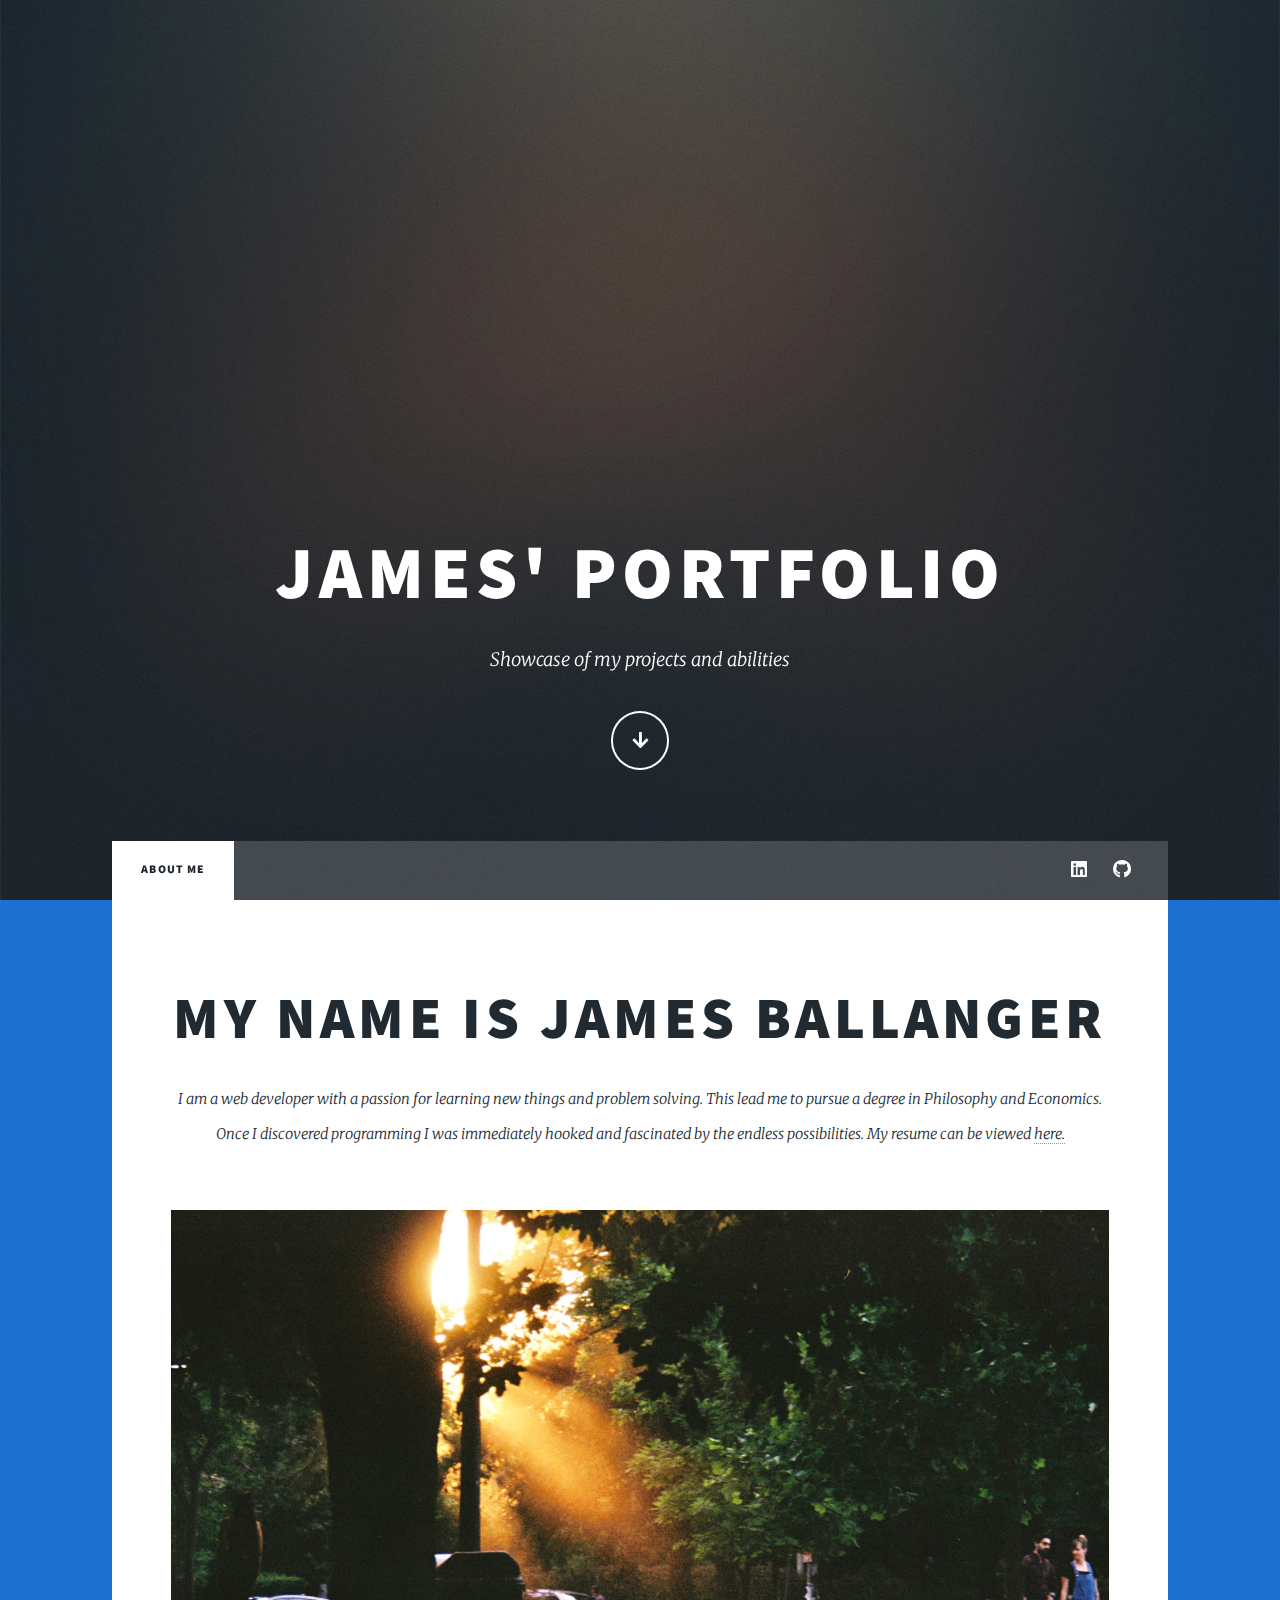
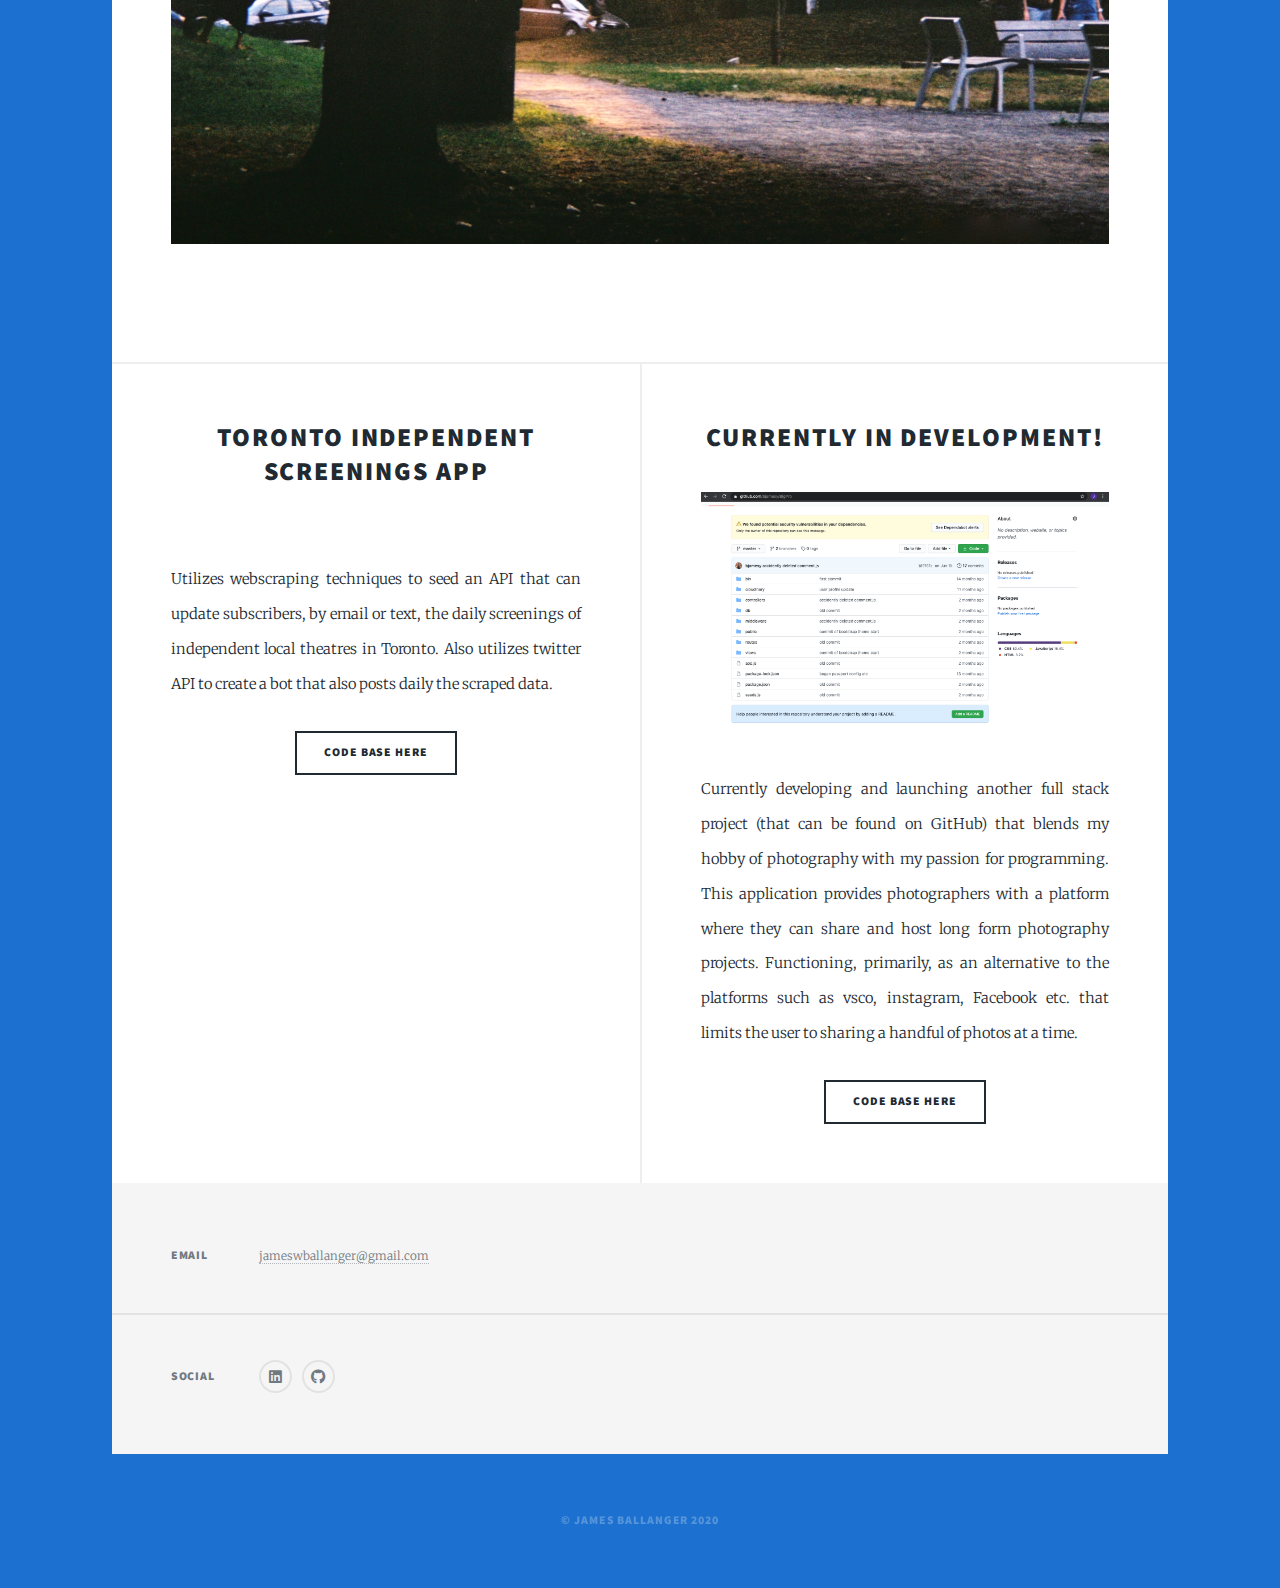
==== index.html @ dbca087c "updated index .. public dir no long inside html-massivley" ====
<!DOCTYPE HTML>
<!--
	Massively by HTML5 UP
	html5up.net | @ajlkn
	Free for personal and commercial use under the CCA 3.0 license (html5up.net/license)
-->
<html>
	<head>
		<title>Massively by HTML5 UP</title>
		<meta charset="utf-8" />
		<meta name="viewport" content="width=device-width, initial-scale=1, user-scalable=no" />
		<link rel="stylesheet" href="assets/css/main.css" />
		<noscript><link rel="stylesheet" href="assets/css/noscript.css" /></noscript>
	</head>
	<body class="is-preload">

		<!-- Wrapper -->
			<div id="wrapper" class="fade-in">

				<!-- Intro -->
					<div id="intro">
						<h1>James' Portfolio</h1>
						<p>Showcase of my projects and abilities</p>
						<ul class="actions">
							<li><a href="#header" class="button icon solid solo fa-arrow-down scrolly">Continue</a></li>
						</ul>
					</div>

				<!-- Header -->
					<header id="header">
						<a href="index.html" class="logo">Portfolio</a>
					</header>

				<!-- Nav -->
					<nav id="nav">
						<ul class="links">
							<li class="active"><a href="index.html">About me</a></li>
						</ul>
						<ul class="icons">
							<li><a href="https://www.linkedin.com/in/james-ballanger/" class="icon brands fa-linkedin"><span class="label">Linkedin</span></a></li>
							<li><a href="https://github.com/bjamesy" class="icon brands fa-github"><span class="label">GitHub</span></a></li>
						</ul>
					</nav>

				<!-- Main -->
					<div id="main">

						<!-- Featured Post -->
							<article class="post featured">
								<header class="major">
									<h2>my name is james ballanger</a></h2>
									<p>
										I am a web developer with a passion for learning new things and problem solving. 
										This lead me to pursue a degree in Philosophy and Economics.
										Once I discovered programming I was immediately hooked and fascinated by the endless possibilities.
										My resume can be viewed <a href="/public/jamesballanger.resume.pdf" download>here.</a>
									</p>
								</header>
								<a href="#" class="image main"><img src="images/R1-01448-0003.jpeg" alt="" /></a>
							</article>

						<!-- Posts -->
							<section class="posts">
								<article>
									<header>
										<h2><a href="http://torontoscreenings.herokuapp.com/">Toronto independent screenings app</a></h2>
									</header>
									<a href="http://torontoscreenings.herokuapp.com/" class="image fit"><img src="images/Screen Shot 2020-08-15 at 4.14.04 PM.jpeg" alt="" /></a>
									<p>Utilizes webscraping techniques to seed an API that can update subscribers, by email or text, the daily screenings of independent local theatres in Toronto. Also utilizes twitter API to create a bot that also posts daily the scraped data.</p>
									<ul class="actions special">
										<li><a href="https://github.com/bjamesy/altScreenings" class="button">Code base here</a></li>
									</ul>
								</article>
								<article>
									<header>
										<h2><a href="https://github.com/bjamesy/BigPro">Currently in development!</a></h2>
									</header>
									<a href="#" class="image fit"><img src="images/Screen Shot 2020-08-03 at 11.24.13 AM.jpg" alt="" /></a>
									<p>Currently developing and launching another full stack project (that can be found on GitHub) that blends my hobby of photography with my passion for programming. This application provides photographers with a platform where they can share and host long form photography projects. Functioning, primarily, as an alternative to the platforms such as vsco, instagram, Facebook etc. that limits the user to sharing a handful of photos at a time.</p>
									<ul class="actions special">
										<li><a href="https://github.com/bjamesy/BigPro" class="button">Code base here</a></li>
									</ul>
								</article>
							</section>

					</div>

				<!-- Footer -->
					<footer id="footer">
						<section class="split contact">
							<section>
								<h3>Email</h3>
								<p><a href="#">jameswballanger@gmail.com</a></p>
							</section>
							<section>
								<h3>Social</h3>
								<ul class="icons alt">
									<li><a href="https://www.linkedin.com/in/james-ballanger/" class="icon brands alt fa-linkedin"><span class="label">Linkedin</span></a></li>
									<li><a href="https://github.com/bjamesy" class="icon brands alt fa-github"><span class="label">GitHub</span></a></li>
								</ul>
							</section>
						</section>
					</footer>

				<!-- Copyright -->
					<div id="copyright">
						<ul><li>&copy; James Ballanger 2020</li></ul>
					</div>

			</div>

		<!-- Scripts -->
			<script src="assets/js/jquery.min.js"></script>
			<script src="assets/js/jquery.scrollex.min.js"></script>
			<script src="assets/js/jquery.scrolly.min.js"></script>
			<script src="assets/js/browser.min.js"></script>
			<script src="assets/js/breakpoints.min.js"></script>
			<script src="assets/js/util.js"></script>
			<script src="assets/js/main.js"></script>

	</body>
</html>
---- assets/css/main.css ----
@import url(fontawesome-all.min.css);
@import url("https://fonts.googleapis.com/css?family=Merriweather:300,700,300italic,700italic|Source+Sans+Pro:900");

/*
	Massively by HTML5 UP
	html5up.net | @ajlkn
	Free for personal and commercial use under the CCA 3.0 license (html5up.net/license)
*/

html, body, div, span, applet, object,
iframe, h1, h2, h3, h4, h5, h6, p, blockquote,
pre, a, abbr, acronym, address, big, cite,
code, del, dfn, em, img, ins, kbd, q, s, samp,
small, strike, strong, sub, sup, tt, var, b,
u, i, center, dl, dt, dd, ol, ul, li, fieldset,
form, label, legend, table, caption, tbody,
tfoot, thead, tr, th, td, article, aside,
canvas, details, embed, figure, figcaption,
footer, header, hgroup, menu, nav, output, ruby,
section, summary, time, mark, audio, video {
	margin: 0;
	padding: 0;
	border: 0;
	font-size: 100%;
	font: inherit;
	vertical-align: baseline;}

article, aside, details, figcaption, figure,
footer, header, hgroup, menu, nav, section {
	display: block;}

body {
	line-height: 1;
}

ol, ul {
	list-style: none;
}

blockquote, q {
	quotes: none;
}

	blockquote:before, blockquote:after, q:before, q:after {
		content: '';
		content: none;
	}

table {
	border-collapse: collapse;
	border-spacing: 0;
}

body {
	-webkit-text-size-adjust: none;
}

mark {
	background-color: transparent;
	color: inherit;
}

input::-moz-focus-inner {
	border: 0;
	padding: 0;
}

input, select, textarea {
	-moz-appearance: none;
	-webkit-appearance: none;
	-ms-appearance: none;
	appearance: none;
}

/* Basic */

	@-ms-viewport {
		width: device-width;
	}

	body {
		-ms-overflow-style: scrollbar;
	}

	@media screen and (max-width: 480px) {

		html, body {
			min-width: 320px;
		}

	}

	html {
		box-sizing: border-box;
	}

	*, *:before, *:after {
		box-sizing: inherit;
	}

	body {
		background-color: #1c70cf;
	}

		body.is-preload *, body.is-preload *:before, body.is-preload *:after {
			-moz-animation: none !important;
			-webkit-animation: none !important;
			-ms-animation: none !important;
			animation: none !important;
			-moz-transition: none !important;
			-webkit-transition: none !important;
			-ms-transition: none !important;
			transition: none !important;
		}

/* Type */

	html {
		font-size: 16pt;
	}

		@media screen and (max-width: 1680px) {

			html {
				font-size: 12pt;
			}

		}

		@media screen and (max-width: 1280px) {

			html {
				font-size: 11pt;
			}

		}

		@media screen and (max-width: 360px) {

			html {
				font-size: 10pt;
			}

		}

	body {
		color: #212931;
	}

	body, input, select, textarea {
		font-family: "Merriweather", Georgia, serif;
		font-weight: 300;
		font-size: 1rem;
		line-height: 2.375;
	}

	a {
		-moz-transition: color 0.2s ease-in-out, background-color 0.2s ease-in-out, border-color 0.2s ease-in-out, box-shadow 0.2s ease-in-out;
		-webkit-transition: color 0.2s ease-in-out, background-color 0.2s ease-in-out, border-color 0.2s ease-in-out, box-shadow 0.2s ease-in-out;
		-ms-transition: color 0.2s ease-in-out, background-color 0.2s ease-in-out, border-color 0.2s ease-in-out, box-shadow 0.2s ease-in-out;
		transition: color 0.2s ease-in-out, background-color 0.2s ease-in-out, border-color 0.2s ease-in-out, box-shadow 0.2s ease-in-out;
		border-bottom: dotted 1px;
		text-decoration: none;
	}

		a:hover {
			border-bottom-color: transparent;
		}

	strong, b {
		font-weight: 600;
	}

	em, i {
		font-style: italic;
	}

	p {
		text-align: justify;
		margin: 0 0 2rem 0;
	}

	h1, h2, h3, h4, h5, h6 {
		font-family: "Source Sans Pro", Helvetica, sans-serif;
		font-weight: 900;
		line-height: 1.5;
		letter-spacing: 0.075em;
		text-transform: uppercase;
		margin: 0 0 1rem 0;
	}

		h1 a, h2 a, h3 a, h4 a, h5 a, h6 a {
			border-bottom: 0;
			color: inherit;
			text-decoration: none;
		}

	h1 {
		font-size: 4rem;
		line-height: 1.1;
		margin: 0 0 2rem 0;
	}

	h2 {
		font-size: 1.75rem;
		line-height: 1.3;
		margin: 0 0 1.5rem 0;
	}

	h3 {
		font-size: 1.25rem;
		margin: 0 0 1.5rem 0;
	}

	h4 {
		font-size: 1rem;
	}

	h5 {
		font-size: 0.9rem;
	}

	h6 {
		font-size: 0.8rem;
	}

	sub {
		font-size: 0.8rem;
		position: relative;
		top: 0.5rem;
	}

	sup {
		font-size: 0.8rem;
		position: relative;
		top: -0.5rem;
	}

	blockquote {
		border-left: solid 4px;
		font-style: italic;
		margin: 0 0 2rem 0;
		padding: 0.5rem 0 0.5rem 2rem;
	}

	code {
		border: solid 2px;
		font-family: "Courier New", monospace;
		font-size: 0.9rem;
		margin: 0 0.25rem;
		padding: 0.25rem 0.65rem;
	}

	pre {
		-webkit-overflow-scrolling: touch;
		font-family: "Courier New", monospace;
		font-size: 0.9rem;
		margin: 0 0 2rem 0;
	}

		pre code {
			display: block;
			line-height: 1.75;
			padding: 1rem 1.5rem;
			overflow-x: auto;
		}

	hr {
		border: 0;
		border-bottom: solid 2px;
		margin: 3rem 0;
	}

		hr.major {
			margin: 5rem 0;
		}

	.align-left {
		text-align: left;
	}

	.align-center {
		text-align: center;
	}

	.align-right {
		text-align: right;
	}

	input, select, textarea {
		color: #212931;
	}

	a {
		color: #212931;
		border-bottom-color: rgba(33, 41, 49, 0.5);
	}

		a:hover {
			border-bottom-color: transparent;
			color: #18bfef !important;
		}

	strong, b {
		color: #212931;
	}

	h1, h2, h3, h4, h5, h6 {
		color: #212931;
	}

	blockquote {
		border-left-color: #eeeeee;
	}

	code {
		background: rgba(220, 220, 220, 0.25);
		border-color: #eeeeee;
	}

	hr {
		border-bottom-color: #eeeeee;
	}

/* Row */

	.row {
		display: flex;
		flex-wrap: wrap;
		box-sizing: border-box;
		align-items: stretch;
	}

		.row > * {
			box-sizing: border-box;
		}

		.row.gtr-uniform > * > :last-child {
			margin-bottom: 0;
		}

		.row.aln-left {
			justify-content: flex-start;
		}

		.row.aln-center {
			justify-content: center;
		}

		.row.aln-right {
			justify-content: flex-end;
		}

		.row.aln-top {
			align-items: flex-start;
		}

		.row.aln-middle {
			align-items: center;
		}

		.row.aln-bottom {
			align-items: flex-end;
		}

		.row > .imp {
			order: -1;
		}

		.row > .col-1 {
			width: 8.33333%;
		}

		.row > .off-1 {
			margin-left: 8.33333%;
		}

		.row > .col-2 {
			width: 16.66667%;
		}

		.row > .off-2 {
			margin-left: 16.66667%;
		}

		.row > .col-3 {
			width: 25%;
		}

		.row > .off-3 {
			margin-left: 25%;
		}

		.row > .col-4 {
			width: 33.33333%;
		}

		.row > .off-4 {
			margin-left: 33.33333%;
		}

		.row > .col-5 {
			width: 41.66667%;
		}

		.row > .off-5 {
			margin-left: 41.66667%;
		}

		.row > .col-6 {
			width: 50%;
		}

		.row > .off-6 {
			margin-left: 50%;
		}

		.row > .col-7 {
			width: 58.33333%;
		}

		.row > .off-7 {
			margin-left: 58.33333%;
		}

		.row > .col-8 {
			width: 66.66667%;
		}

		.row > .off-8 {
			margin-left: 66.66667%;
		}

		.row > .col-9 {
			width: 75%;
		}

		.row > .off-9 {
			margin-left: 75%;
		}

		.row > .col-10 {
			width: 83.33333%;
		}

		.row > .off-10 {
			margin-left: 83.33333%;
		}

		.row > .col-11 {
			width: 91.66667%;
		}

		.row > .off-11 {
			margin-left: 91.66667%;
		}

		.row > .col-12 {
			width: 100%;
		}

		.row > .off-12 {
			margin-left: 100%;
		}

		.row.gtr-0 {
			margin-top: 0;
			margin-left: 0rem;
		}

			.row.gtr-0 > * {
				padding: 0 0 0 0rem;
			}

			.row.gtr-0.gtr-uniform {
				margin-top: 0rem;
			}

				.row.gtr-0.gtr-uniform > * {
					padding-top: 0rem;
				}

		.row.gtr-25 {
			margin-top: 0;
			margin-left: -0.375rem;
		}

			.row.gtr-25 > * {
				padding: 0 0 0 0.375rem;
			}

			.row.gtr-25.gtr-uniform {
				margin-top: -0.375rem;
			}

				.row.gtr-25.gtr-uniform > * {
					padding-top: 0.375rem;
				}

		.row.gtr-50 {
			margin-top: 0;
			margin-left: -0.75rem;
		}

			.row.gtr-50 > * {
				padding: 0 0 0 0.75rem;
			}

			.row.gtr-50.gtr-uniform {
				margin-top: -0.75rem;
			}

				.row.gtr-50.gtr-uniform > * {
					padding-top: 0.75rem;
				}

		.row {
			margin-top: 0;
			margin-left: -1.5rem;
		}

			.row > * {
				padding: 0 0 0 1.5rem;
			}

			.row.gtr-uniform {
				margin-top: -1.5rem;
			}

				.row.gtr-uniform > * {
					padding-top: 1.5rem;
				}

		.row.gtr-150 {
			margin-top: 0;
			margin-left: -2.25rem;
		}

			.row.gtr-150 > * {
				padding: 0 0 0 2.25rem;
			}

			.row.gtr-150.gtr-uniform {
				margin-top: -2.25rem;
			}

				.row.gtr-150.gtr-uniform > * {
					padding-top: 2.25rem;
				}

		.row.gtr-200 {
			margin-top: 0;
			margin-left: -3rem;
		}

			.row.gtr-200 > * {
				padding: 0 0 0 3rem;
			}

			.row.gtr-200.gtr-uniform {
				margin-top: -3rem;
			}

				.row.gtr-200.gtr-uniform > * {
					padding-top: 3rem;
				}

		@media screen and (max-width: 1680px) {

			.row {
				display: flex;
				flex-wrap: wrap;
				box-sizing: border-box;
				align-items: stretch;
			}

				.row > * {
					box-sizing: border-box;
				}

				.row.gtr-uniform > * > :last-child {
					margin-bottom: 0;
				}

				.row.aln-left {
					justify-content: flex-start;
				}

				.row.aln-center {
					justify-content: center;
				}

				.row.aln-right {
					justify-content: flex-end;
				}

				.row.aln-top {
					align-items: flex-start;
				}

				.row.aln-middle {
					align-items: center;
				}

				.row.aln-bottom {
					align-items: flex-end;
				}

				.row > .imp-xlarge {
					order: -1;
				}

				.row > .col-1-xlarge {
					width: 8.33333%;
				}

				.row > .off-1-xlarge {
					margin-left: 8.33333%;
				}

				.row > .col-2-xlarge {
					width: 16.66667%;
				}

				.row > .off-2-xlarge {
					margin-left: 16.66667%;
				}

				.row > .col-3-xlarge {
					width: 25%;
				}

				.row > .off-3-xlarge {
					margin-left: 25%;
				}

				.row > .col-4-xlarge {
					width: 33.33333%;
				}

				.row > .off-4-xlarge {
					margin-left: 33.33333%;
				}

				.row > .col-5-xlarge {
					width: 41.66667%;
				}

				.row > .off-5-xlarge {
					margin-left: 41.66667%;
				}

				.row > .col-6-xlarge {
					width: 50%;
				}

				.row > .off-6-xlarge {
					margin-left: 50%;
				}

				.row > .col-7-xlarge {
					width: 58.33333%;
				}

				.row > .off-7-xlarge {
					margin-left: 58.33333%;
				}

				.row > .col-8-xlarge {
					width: 66.66667%;
				}

				.row > .off-8-xlarge {
					margin-left: 66.66667%;
				}

				.row > .col-9-xlarge {
					width: 75%;
				}

				.row > .off-9-xlarge {
					margin-left: 75%;
				}

				.row > .col-10-xlarge {
					width: 83.33333%;
				}

				.row > .off-10-xlarge {
					margin-left: 83.33333%;
				}

				.row > .col-11-xlarge {
					width: 91.66667%;
				}

				.row > .off-11-xlarge {
					margin-left: 91.66667%;
				}

				.row > .col-12-xlarge {
					width: 100%;
				}

				.row > .off-12-xlarge {
					margin-left: 100%;
				}

				.row.gtr-0 {
					margin-top: 0;
					margin-left: 0rem;
				}

					.row.gtr-0 > * {
						padding: 0 0 0 0rem;
					}

					.row.gtr-0.gtr-uniform {
						margin-top: 0rem;
					}

						.row.gtr-0.gtr-uniform > * {
							padding-top: 0rem;
						}

				.row.gtr-25 {
					margin-top: 0;
					margin-left: -0.375rem;
				}

					.row.gtr-25 > * {
						padding: 0 0 0 0.375rem;
					}

					.row.gtr-25.gtr-uniform {
						margin-top: -0.375rem;
					}

						.row.gtr-25.gtr-uniform > * {
							padding-top: 0.375rem;
						}

				.row.gtr-50 {
					margin-top: 0;
					margin-left: -0.75rem;
				}

					.row.gtr-50 > * {
						padding: 0 0 0 0.75rem;
					}

					.row.gtr-50.gtr-uniform {
						margin-top: -0.75rem;
					}

						.row.gtr-50.gtr-uniform > * {
							padding-top: 0.75rem;
						}

				.row {
					margin-top: 0;
					margin-left: -1.5rem;
				}

					.row > * {
						padding: 0 0 0 1.5rem;
					}

					.row.gtr-uniform {
						margin-top: -1.5rem;
					}

						.row.gtr-uniform > * {
							padding-top: 1.5rem;
						}

				.row.gtr-150 {
					margin-top: 0;
					margin-left: -2.25rem;
				}

					.row.gtr-150 > * {
						padding: 0 0 0 2.25rem;
					}

					.row.gtr-150.gtr-uniform {
						margin-top: -2.25rem;
					}

						.row.gtr-150.gtr-uniform > * {
							padding-top: 2.25rem;
						}

				.row.gtr-200 {
					margin-top: 0;
					margin-left: -3rem;
				}

					.row.gtr-200 > * {
						padding: 0 0 0 3rem;
					}

					.row.gtr-200.gtr-uniform {
						margin-top: -3rem;
					}

						.row.gtr-200.gtr-uniform > * {
							padding-top: 3rem;
						}

		}

		@media screen and (max-width: 1280px) {

			.row {
				display: flex;
				flex-wrap: wrap;
				box-sizing: border-box;
				align-items: stretch;
			}

				.row > * {
					box-sizing: border-box;
				}

				.row.gtr-uniform > * > :last-child {
					margin-bottom: 0;
				}

				.row.aln-left {
					justify-content: flex-start;
				}

				.row.aln-center {
					justify-content: center;
				}

				.row.aln-right {
					justify-content: flex-end;
				}

				.row.aln-top {
					align-items: flex-start;
				}

				.row.aln-middle {
					align-items: center;
				}

				.row.aln-bottom {
					align-items: flex-end;
				}

				.row > .imp-large {
					order: -1;
				}

				.row > .col-1-large {
					width: 8.33333%;
				}

				.row > .off-1-large {
					margin-left: 8.33333%;
				}

				.row > .col-2-large {
					width: 16.66667%;
				}

				.row > .off-2-large {
					margin-left: 16.66667%;
				}

				.row > .col-3-large {
					width: 25%;
				}

				.row > .off-3-large {
					margin-left: 25%;
				}

				.row > .col-4-large {
					width: 33.33333%;
				}

				.row > .off-4-large {
					margin-left: 33.33333%;
				}

				.row > .col-5-large {
					width: 41.66667%;
				}

				.row > .off-5-large {
					margin-left: 41.66667%;
				}

				.row > .col-6-large {
					width: 50%;
				}

				.row > .off-6-large {
					margin-left: 50%;
				}

				.row > .col-7-large {
					width: 58.33333%;
				}

				.row > .off-7-large {
					margin-left: 58.33333%;
				}

				.row > .col-8-large {
					width: 66.66667%;
				}

				.row > .off-8-large {
					margin-left: 66.66667%;
				}

				.row > .col-9-large {
					width: 75%;
				}

				.row > .off-9-large {
					margin-left: 75%;
				}

				.row > .col-10-large {
					width: 83.33333%;
				}

				.row > .off-10-large {
					margin-left: 83.33333%;
				}

				.row > .col-11-large {
					width: 91.66667%;
				}

				.row > .off-11-large {
					margin-left: 91.66667%;
				}

				.row > .col-12-large {
					width: 100%;
				}

				.row > .off-12-large {
					margin-left: 100%;
				}

				.row.gtr-0 {
					margin-top: 0;
					margin-left: 0rem;
				}

					.row.gtr-0 > * {
						padding: 0 0 0 0rem;
					}

					.row.gtr-0.gtr-uniform {
						margin-top: 0rem;
					}

						.row.gtr-0.gtr-uniform > * {
							padding-top: 0rem;
						}

				.row.gtr-25 {
					margin-top: 0;
					margin-left: -0.375rem;
				}

					.row.gtr-25 > * {
						padding: 0 0 0 0.375rem;
					}

					.row.gtr-25.gtr-uniform {
						margin-top: -0.375rem;
					}

						.row.gtr-25.gtr-uniform > * {
							padding-top: 0.375rem;
						}

				.row.gtr-50 {
					margin-top: 0;
					margin-left: -0.75rem;
				}

					.row.gtr-50 > * {
						padding: 0 0 0 0.75rem;
					}

					.row.gtr-50.gtr-uniform {
						margin-top: -0.75rem;
					}

						.row.gtr-50.gtr-uniform > * {
							padding-top: 0.75rem;
						}

				.row {
					margin-top: 0;
					margin-left: -1.5rem;
				}

					.row > * {
						padding: 0 0 0 1.5rem;
					}

					.row.gtr-uniform {
						margin-top: -1.5rem;
					}

						.row.gtr-uniform > * {
							padding-top: 1.5rem;
						}

				.row.gtr-150 {
					margin-top: 0;
					margin-left: -2.25rem;
				}

					.row.gtr-150 > * {
						padding: 0 0 0 2.25rem;
					}

					.row.gtr-150.gtr-uniform {
						margin-top: -2.25rem;
					}

						.row.gtr-150.gtr-uniform > * {
							padding-top: 2.25rem;
						}

				.row.gtr-200 {
					margin-top: 0;
					margin-left: -3rem;
				}

					.row.gtr-200 > * {
						padding: 0 0 0 3rem;
					}

					.row.gtr-200.gtr-uniform {
						margin-top: -3rem;
					}

						.row.gtr-200.gtr-uniform > * {
							padding-top: 3rem;
						}

		}

		@media screen and (max-width: 980px) {

			.row {
				display: flex;
				flex-wrap: wrap;
				box-sizing: border-box;
				align-items: stretch;
			}

				.row > * {
					box-sizing: border-box;
				}

				.row.gtr-uniform > * > :last-child {
					margin-bottom: 0;
				}

				.row.aln-left {
					justify-content: flex-start;
				}

				.row.aln-center {
					justify-content: center;
				}

				.row.aln-right {
					justify-content: flex-end;
				}

				.row.aln-top {
					align-items: flex-start;
				}

				.row.aln-middle {
					align-items: center;
				}

				.row.aln-bottom {
					align-items: flex-end;
				}

				.row > .imp-medium {
					order: -1;
				}

				.row > .col-1-medium {
					width: 8.33333%;
				}

				.row > .off-1-medium {
					margin-left: 8.33333%;
				}

				.row > .col-2-medium {
					width: 16.66667%;
				}

				.row > .off-2-medium {
					margin-left: 16.66667%;
				}

				.row > .col-3-medium {
					width: 25%;
				}

				.row > .off-3-medium {
					margin-left: 25%;
				}

				.row > .col-4-medium {
					width: 33.33333%;
				}

				.row > .off-4-medium {
					margin-left: 33.33333%;
				}

				.row > .col-5-medium {
					width: 41.66667%;
				}

				.row > .off-5-medium {
					margin-left: 41.66667%;
				}

				.row > .col-6-medium {
					width: 50%;
				}

				.row > .off-6-medium {
					margin-left: 50%;
				}

				.row > .col-7-medium {
					width: 58.33333%;
				}

				.row > .off-7-medium {
					margin-left: 58.33333%;
				}

				.row > .col-8-medium {
					width: 66.66667%;
				}

				.row > .off-8-medium {
					margin-left: 66.66667%;
				}

				.row > .col-9-medium {
					width: 75%;
				}

				.row > .off-9-medium {
					margin-left: 75%;
				}

				.row > .col-10-medium {
					width: 83.33333%;
				}

				.row > .off-10-medium {
					margin-left: 83.33333%;
				}

				.row > .col-11-medium {
					width: 91.66667%;
				}

				.row > .off-11-medium {
					margin-left: 91.66667%;
				}

				.row > .col-12-medium {
					width: 100%;
				}

				.row > .off-12-medium {
					margin-left: 100%;
				}

				.row.gtr-0 {
					margin-top: 0;
					margin-left: 0rem;
				}

					.row.gtr-0 > * {
						padding: 0 0 0 0rem;
					}

					.row.gtr-0.gtr-uniform {
						margin-top: 0rem;
					}

						.row.gtr-0.gtr-uniform > * {
							padding-top: 0rem;
						}

				.row.gtr-25 {
					margin-top: 0;
					margin-left: -0.375rem;
				}

					.row.gtr-25 > * {
						padding: 0 0 0 0.375rem;
					}

					.row.gtr-25.gtr-uniform {
						margin-top: -0.375rem;
					}

						.row.gtr-25.gtr-uniform > * {
							padding-top: 0.375rem;
						}

				.row.gtr-50 {
					margin-top: 0;
					margin-left: -0.75rem;
				}

					.row.gtr-50 > * {
						padding: 0 0 0 0.75rem;
					}

					.row.gtr-50.gtr-uniform {
						margin-top: -0.75rem;
					}

						.row.gtr-50.gtr-uniform > * {
							padding-top: 0.75rem;
						}

				.row {
					margin-top: 0;
					margin-left: -1.5rem;
				}

					.row > * {
						padding: 0 0 0 1.5rem;
					}

					.row.gtr-uniform {
						margin-top: -1.5rem;
					}

						.row.gtr-uniform > * {
							padding-top: 1.5rem;
						}

				.row.gtr-150 {
					margin-top: 0;
					margin-left: -2.25rem;
				}

					.row.gtr-150 > * {
						padding: 0 0 0 2.25rem;
					}

					.row.gtr-150.gtr-uniform {
						margin-top: -2.25rem;
					}

						.row.gtr-150.gtr-uniform > * {
							padding-top: 2.25rem;
						}

				.row.gtr-200 {
					margin-top: 0;
					margin-left: -3rem;
				}

					.row.gtr-200 > * {
						padding: 0 0 0 3rem;
					}

					.row.gtr-200.gtr-uniform {
						margin-top: -3rem;
					}

						.row.gtr-200.gtr-uniform > * {
							padding-top: 3rem;
						}

		}

		@media screen and (max-width: 736px) {

			.row {
				display: flex;
				flex-wrap: wrap;
				box-sizing: border-box;
				align-items: stretch;
			}

				.row > * {
					box-sizing: border-box;
				}

				.row.gtr-uniform > * > :last-child {
					margin-bottom: 0;
				}

				.row.aln-left {
					justify-content: flex-start;
				}

				.row.aln-center {
					justify-content: center;
				}

				.row.aln-right {
					justify-content: flex-end;
				}

				.row.aln-top {
					align-items: flex-start;
				}

				.row.aln-middle {
					align-items: center;
				}

				.row.aln-bottom {
					align-items: flex-end;
				}

				.row > .imp-small {
					order: -1;
				}

				.row > .col-1-small {
					width: 8.33333%;
				}

				.row > .off-1-small {
					margin-left: 8.33333%;
				}

				.row > .col-2-small {
					width: 16.66667%;
				}

				.row > .off-2-small {
					margin-left: 16.66667%;
				}

				.row > .col-3-small {
					width: 25%;
				}

				.row > .off-3-small {
					margin-left: 25%;
				}

				.row > .col-4-small {
					width: 33.33333%;
				}

				.row > .off-4-small {
					margin-left: 33.33333%;
				}

				.row > .col-5-small {
					width: 41.66667%;
				}

				.row > .off-5-small {
					margin-left: 41.66667%;
				}

				.row > .col-6-small {
					width: 50%;
				}

				.row > .off-6-small {
					margin-left: 50%;
				}

				.row > .col-7-small {
					width: 58.33333%;
				}

				.row > .off-7-small {
					margin-left: 58.33333%;
				}

				.row > .col-8-small {
					width: 66.66667%;
				}

				.row > .off-8-small {
					margin-left: 66.66667%;
				}

				.row > .col-9-small {
					width: 75%;
				}

				.row > .off-9-small {
					margin-left: 75%;
				}

				.row > .col-10-small {
					width: 83.33333%;
				}

				.row > .off-10-small {
					margin-left: 83.33333%;
				}

				.row > .col-11-small {
					width: 91.66667%;
				}

				.row > .off-11-small {
					margin-left: 91.66667%;
				}

				.row > .col-12-small {
					width: 100%;
				}

				.row > .off-12-small {
					margin-left: 100%;
				}

				.row.gtr-0 {
					margin-top: 0;
					margin-left: 0rem;
				}

					.row.gtr-0 > * {
						padding: 0 0 0 0rem;
					}

					.row.gtr-0.gtr-uniform {
						margin-top: 0rem;
					}

						.row.gtr-0.gtr-uniform > * {
							padding-top: 0rem;
						}

				.row.gtr-25 {
					margin-top: 0;
					margin-left: -0.375rem;
				}

					.row.gtr-25 > * {
						padding: 0 0 0 0.375rem;
					}

					.row.gtr-25.gtr-uniform {
						margin-top: -0.375rem;
					}

						.row.gtr-25.gtr-uniform > * {
							padding-top: 0.375rem;
						}

				.row.gtr-50 {
					margin-top: 0;
					margin-left: -0.75rem;
				}

					.row.gtr-50 > * {
						padding: 0 0 0 0.75rem;
					}

					.row.gtr-50.gtr-uniform {
						margin-top: -0.75rem;
					}

						.row.gtr-50.gtr-uniform > * {
							padding-top: 0.75rem;
						}

				.row {
					margin-top: 0;
					margin-left: -1.5rem;
				}

					.row > * {
						padding: 0 0 0 1.5rem;
					}

					.row.gtr-uniform {
						margin-top: -1.5rem;
					}

						.row.gtr-uniform > * {
							padding-top: 1.5rem;
						}

				.row.gtr-150 {
					margin-top: 0;
					margin-left: -2.25rem;
				}

					.row.gtr-150 > * {
						padding: 0 0 0 2.25rem;
					}

					.row.gtr-150.gtr-uniform {
						margin-top: -2.25rem;
					}

						.row.gtr-150.gtr-uniform > * {
							padding-top: 2.25rem;
						}

				.row.gtr-200 {
					margin-top: 0;
					margin-left: -3rem;
				}

					.row.gtr-200 > * {
						padding: 0 0 0 3rem;
					}

					.row.gtr-200.gtr-uniform {
						margin-top: -3rem;
					}

						.row.gtr-200.gtr-uniform > * {
							padding-top: 3rem;
						}

		}

		@media screen and (max-width: 480px) {

			.row {
				display: flex;
				flex-wrap: wrap;
				box-sizing: border-box;
				align-items: stretch;
			}

				.row > * {
					box-sizing: border-box;
				}

				.row.gtr-uniform > * > :last-child {
					margin-bottom: 0;
				}

				.row.aln-left {
					justify-content: flex-start;
				}

				.row.aln-center {
					justify-content: center;
				}

				.row.aln-right {
					justify-content: flex-end;
				}

				.row.aln-top {
					align-items: flex-start;
				}

				.row.aln-middle {
					align-items: center;
				}

				.row.aln-bottom {
					align-items: flex-end;
				}

				.row > .imp-xsmall {
					order: -1;
				}

				.row > .col-1-xsmall {
					width: 8.33333%;
				}

				.row > .off-1-xsmall {
					margin-left: 8.33333%;
				}

				.row > .col-2-xsmall {
					width: 16.66667%;
				}

				.row > .off-2-xsmall {
					margin-left: 16.66667%;
				}

				.row > .col-3-xsmall {
					width: 25%;
				}

				.row > .off-3-xsmall {
					margin-left: 25%;
				}

				.row > .col-4-xsmall {
					width: 33.33333%;
				}

				.row > .off-4-xsmall {
					margin-left: 33.33333%;
				}

				.row > .col-5-xsmall {
					width: 41.66667%;
				}

				.row > .off-5-xsmall {
					margin-left: 41.66667%;
				}

				.row > .col-6-xsmall {
					width: 50%;
				}

				.row > .off-6-xsmall {
					margin-left: 50%;
				}

				.row > .col-7-xsmall {
					width: 58.33333%;
				}

				.row > .off-7-xsmall {
					margin-left: 58.33333%;
				}

				.row > .col-8-xsmall {
					width: 66.66667%;
				}

				.row > .off-8-xsmall {
					margin-left: 66.66667%;
				}

				.row > .col-9-xsmall {
					width: 75%;
				}

				.row > .off-9-xsmall {
					margin-left: 75%;
				}

				.row > .col-10-xsmall {
					width: 83.33333%;
				}

				.row > .off-10-xsmall {
					margin-left: 83.33333%;
				}

				.row > .col-11-xsmall {
					width: 91.66667%;
				}

				.row > .off-11-xsmall {
					margin-left: 91.66667%;
				}

				.row > .col-12-xsmall {
					width: 100%;
				}

				.row > .off-12-xsmall {
					margin-left: 100%;
				}

				.row.gtr-0 {
					margin-top: 0;
					margin-left: 0rem;
				}

					.row.gtr-0 > * {
						padding: 0 0 0 0rem;
					}

					.row.gtr-0.gtr-uniform {
						margin-top: 0rem;
					}

						.row.gtr-0.gtr-uniform > * {
							padding-top: 0rem;
						}

				.row.gtr-25 {
					margin-top: 0;
					margin-left: -0.375rem;
				}

					.row.gtr-25 > * {
						padding: 0 0 0 0.375rem;
					}

					.row.gtr-25.gtr-uniform {
						margin-top: -0.375rem;
					}

						.row.gtr-25.gtr-uniform > * {
							padding-top: 0.375rem;
						}

				.row.gtr-50 {
					margin-top: 0;
					margin-left: -0.75rem;
				}

					.row.gtr-50 > * {
						padding: 0 0 0 0.75rem;
					}

					.row.gtr-50.gtr-uniform {
						margin-top: -0.75rem;
					}

						.row.gtr-50.gtr-uniform > * {
							padding-top: 0.75rem;
						}

				.row {
					margin-top: 0;
					margin-left: -1.5rem;
				}

					.row > * {
						padding: 0 0 0 1.5rem;
					}

					.row.gtr-uniform {
						margin-top: -1.5rem;
					}

						.row.gtr-uniform > * {
							padding-top: 1.5rem;
						}

				.row.gtr-150 {
					margin-top: 0;
					margin-left: -2.25rem;
				}

					.row.gtr-150 > * {
						padding: 0 0 0 2.25rem;
					}

					.row.gtr-150.gtr-uniform {
						margin-top: -2.25rem;
					}

						.row.gtr-150.gtr-uniform > * {
							padding-top: 2.25rem;
						}

				.row.gtr-200 {
					margin-top: 0;
					margin-left: -3rem;
				}

					.row.gtr-200 > * {
						padding: 0 0 0 3rem;
					}

					.row.gtr-200.gtr-uniform {
						margin-top: -3rem;
					}

						.row.gtr-200.gtr-uniform > * {
							padding-top: 3rem;
						}

		}

		@media screen and (max-width: 360px) {

			.row {
				display: flex;
				flex-wrap: wrap;
				box-sizing: border-box;
				align-items: stretch;
			}

				.row > * {
					box-sizing: border-box;
				}

				.row.gtr-uniform > * > :last-child {
					margin-bottom: 0;
				}

				.row.aln-left {
					justify-content: flex-start;
				}

				.row.aln-center {
					justify-content: center;
				}

				.row.aln-right {
					justify-content: flex-end;
				}

				.row.aln-top {
					align-items: flex-start;
				}

				.row.aln-middle {
					align-items: center;
				}

				.row.aln-bottom {
					align-items: flex-end;
				}

				.row > .imp-xxsmall {
					order: -1;
				}

				.row > .col-1-xxsmall {
					width: 8.33333%;
				}

				.row > .off-1-xxsmall {
					margin-left: 8.33333%;
				}

				.row > .col-2-xxsmall {
					width: 16.66667%;
				}

				.row > .off-2-xxsmall {
					margin-left: 16.66667%;
				}

				.row > .col-3-xxsmall {
					width: 25%;
				}

				.row > .off-3-xxsmall {
					margin-left: 25%;
				}

				.row > .col-4-xxsmall {
					width: 33.33333%;
				}

				.row > .off-4-xxsmall {
					margin-left: 33.33333%;
				}

				.row > .col-5-xxsmall {
					width: 41.66667%;
				}

				.row > .off-5-xxsmall {
					margin-left: 41.66667%;
				}

				.row > .col-6-xxsmall {
					width: 50%;
				}

				.row > .off-6-xxsmall {
					margin-left: 50%;
				}

				.row > .col-7-xxsmall {
					width: 58.33333%;
				}

				.row > .off-7-xxsmall {
					margin-left: 58.33333%;
				}

				.row > .col-8-xxsmall {
					width: 66.66667%;
				}

				.row > .off-8-xxsmall {
					margin-left: 66.66667%;
				}

				.row > .col-9-xxsmall {
					width: 75%;
				}

				.row > .off-9-xxsmall {
					margin-left: 75%;
				}

				.row > .col-10-xxsmall {
					width: 83.33333%;
				}

				.row > .off-10-xxsmall {
					margin-left: 83.33333%;
				}

				.row > .col-11-xxsmall {
					width: 91.66667%;
				}

				.row > .off-11-xxsmall {
					margin-left: 91.66667%;
				}

				.row > .col-12-xxsmall {
					width: 100%;
				}

				.row > .off-12-xxsmall {
					margin-left: 100%;
				}

				.row.gtr-0 {
					margin-top: 0;
					margin-left: 0rem;
				}

					.row.gtr-0 > * {
						padding: 0 0 0 0rem;
					}

					.row.gtr-0.gtr-uniform {
						margin-top: 0rem;
					}

						.row.gtr-0.gtr-uniform > * {
							padding-top: 0rem;
						}

				.row.gtr-25 {
					margin-top: 0;
					margin-left: -0.375rem;
				}

					.row.gtr-25 > * {
						padding: 0 0 0 0.375rem;
					}

					.row.gtr-25.gtr-uniform {
						margin-top: -0.375rem;
					}

						.row.gtr-25.gtr-uniform > * {
							padding-top: 0.375rem;
						}

				.row.gtr-50 {
					margin-top: 0;
					margin-left: -0.75rem;
				}

					.row.gtr-50 > * {
						padding: 0 0 0 0.75rem;
					}

					.row.gtr-50.gtr-uniform {
						margin-top: -0.75rem;
					}

						.row.gtr-50.gtr-uniform > * {
							padding-top: 0.75rem;
						}

				.row {
					margin-top: 0;
					margin-left: -1.5rem;
				}

					.row > * {
						padding: 0 0 0 1.5rem;
					}

					.row.gtr-uniform {
						margin-top: -1.5rem;
					}

						.row.gtr-uniform > * {
							padding-top: 1.5rem;
						}

				.row.gtr-150 {
					margin-top: 0;
					margin-left: -2.25rem;
				}

					.row.gtr-150 > * {
						padding: 0 0 0 2.25rem;
					}

					.row.gtr-150.gtr-uniform {
						margin-top: -2.25rem;
					}

						.row.gtr-150.gtr-uniform > * {
							padding-top: 2.25rem;
						}

				.row.gtr-200 {
					margin-top: 0;
					margin-left: -3rem;
				}

					.row.gtr-200 > * {
						padding: 0 0 0 3rem;
					}

					.row.gtr-200.gtr-uniform {
						margin-top: -3rem;
					}

						.row.gtr-200.gtr-uniform > * {
							padding-top: 3rem;
						}

		}

/* Box */

	.box {
		border: solid 2px;
		margin-bottom: 2rem;
		padding: 1.5rem;
	}

		.box > :last-child,
		.box > :last-child > :last-child,
		.box > :last-child > :last-child > :last-child {
			margin-bottom: 0;
		}

		.box.alt {
			border: 0;
			border-radius: 0;
			padding: 0;
		}

	.box {
		border-color: #eeeeee;
	}

/* Button */

	input[type="submit"],
	input[type="reset"],
	input[type="button"],
	button,
	.button {
		-moz-appearance: none;
		-webkit-appearance: none;
		-ms-appearance: none;
		appearance: none;
		-moz-transition: background-color 0.2s ease-in-out, box-shadow 0.2s ease-in-out, color 0.2s ease-in-out;
		-webkit-transition: background-color 0.2s ease-in-out, box-shadow 0.2s ease-in-out, color 0.2s ease-in-out;
		-ms-transition: background-color 0.2s ease-in-out, box-shadow 0.2s ease-in-out, color 0.2s ease-in-out;
		transition: background-color 0.2s ease-in-out, box-shadow 0.2s ease-in-out, color 0.2s ease-in-out;
		border: 0;
		border-radius: 0;
		cursor: pointer;
		display: inline-block;
		font-family: "Source Sans Pro", Helvetica, sans-serif;
		font-size: 0.8rem;
		font-weight: 900;
		letter-spacing: 0.075em;
		height: 3rem;
		line-height: 3rem;
		padding: 0 2rem;
		text-align: center;
		text-decoration: none;
		text-transform: uppercase;
		white-space: nowrap;
	}

		input[type="submit"].icon:before,
		input[type="reset"].icon:before,
		input[type="button"].icon:before,
		button.icon:before,
		.button.icon:before {
			margin-right: 0.5rem;
		}

		input[type="submit"].icon.solo,
		input[type="reset"].icon.solo,
		input[type="button"].icon.solo,
		button.icon.solo,
		.button.icon.solo {
			position: relative;
			width: 4rem;
			height: 4rem;
			line-height: 4rem;
			border-radius: 4rem;
			text-indent: 4rem;
			overflow: hidden;
			padding: 0;
			white-space: nowrap;
		}

			input[type="submit"].icon.solo:before,
			input[type="reset"].icon.solo:before,
			input[type="button"].icon.solo:before,
			button.icon.solo:before,
			.button.icon.solo:before {
				position: absolute;
				display: block;
				top: 0;
				left: 0;
				width: inherit;
				height: inherit;
				line-height: inherit;
				font-size: 1.25rem;
				margin-right: 0;
				text-align: center;
				text-indent: 0;
			}

		input[type="submit"].fit,
		input[type="reset"].fit,
		input[type="button"].fit,
		button.fit,
		.button.fit {
			width: 100%;
		}

		input[type="submit"].small,
		input[type="reset"].small,
		input[type="button"].small,
		button.small,
		.button.small {
			font-size: 0.7rem;
			height: 2.5rem;
			line-height: 2.5rem;
			padding: 0 1.5rem;
		}

		input[type="submit"].large,
		input[type="reset"].large,
		input[type="button"].large,
		button.large,
		.button.large {
			font-size: 0.9rem;
			height: 3.5rem;
			line-height: 3.5rem;
			padding: 0 2.75rem;
		}

		@media screen and (max-width: 980px) {

			input[type="submit"],
			input[type="reset"],
			input[type="button"],
			button,
			.button {
				font-size: 0.9rem;
				height: 3.25rem;
				line-height: 3.25rem;
			}

				input[type="submit"].large,
				input[type="reset"].large,
				input[type="button"].large,
				button.large,
				.button.large {
					font-size: 1rem;
					height: 3.75rem;
					line-height: 3.75rem;
				}

		}

		input[type="submit"].disabled, input[type="submit"]:disabled,
		input[type="reset"].disabled,
		input[type="reset"]:disabled,
		input[type="button"].disabled,
		input[type="button"]:disabled,
		button.disabled,
		button:disabled,
		.button.disabled,
		.button:disabled {
			pointer-events: none;
			opacity: 0.25;
		}

	input[type="submit"],
	input[type="reset"],
	input[type="button"],
	button,
	.button {
		background-color: transparent;
		box-shadow: inset 0 0 0 2px #212931;
		color: #212931 !important;
	}

		input[type="submit"]:hover,
		input[type="reset"]:hover,
		input[type="button"]:hover,
		button:hover,
		.button:hover {
			box-shadow: inset 0 0 0 2px #18bfef;
			color: #18bfef !important;
		}

		input[type="submit"].primary,
		input[type="reset"].primary,
		input[type="button"].primary,
		button.primary,
		.button.primary {
			background-color: #212931;
			box-shadow: none;
			color: #ffffff !important;
		}

			input[type="submit"].primary:hover,
			input[type="reset"].primary:hover,
			input[type="button"].primary:hover,
			button.primary:hover,
			.button.primary:hover {
				background-color: #18bfef;
			}

/* Form */

	form {
		margin: 0 0 2rem 0;
	}

		form > :last-child {
			margin-bottom: 0;
		}

		form > .fields {
			display: -moz-flex;
			display: -webkit-flex;
			display: -ms-flex;
			display: flex;
			-moz-flex-wrap: wrap;
			-webkit-flex-wrap: wrap;
			-ms-flex-wrap: wrap;
			flex-wrap: wrap;
			width: calc(100% + 3rem);
			margin: -1.5rem 0 2rem -1.5rem;
		}

			form > .fields > .field {
				-moz-flex-grow: 0;
				-webkit-flex-grow: 0;
				-ms-flex-grow: 0;
				flex-grow: 0;
				-moz-flex-shrink: 0;
				-webkit-flex-shrink: 0;
				-ms-flex-shrink: 0;
				flex-shrink: 0;
				padding: 1.5rem 0 0 1.5rem;
				width: calc(100% - 1.5rem);
			}

				form > .fields > .field.half {
					width: calc(50% - 0.75rem);
				}

				form > .fields > .field.third {
					width: calc(100%/3 - 0.5rem);
				}

				form > .fields > .field.quarter {
					width: calc(25% - 0.375rem);
				}

		@media screen and (max-width: 480px) {

			form > .fields {
				width: calc(100% + 3rem);
				margin: -1.5rem 0 2rem -1.5rem;
			}

				form > .fields > .field {
					padding: 1.5rem 0 0 1.5rem;
					width: calc(100% - 1.5rem);
				}

					form > .fields > .field.half {
						width: calc(100% - 1.5rem);
					}

					form > .fields > .field.third {
						width: calc(100% - 1.5rem);
					}

					form > .fields > .field.quarter {
						width: calc(100% - 1.5rem);
					}

		}

	label {
		display: block;
		font-family: "Source Sans Pro", Helvetica, sans-serif;
		font-weight: 900;
		line-height: 1.5;
		letter-spacing: 0.075em;
		font-size: 0.8rem;
		text-transform: uppercase;
		margin: 0 0 0.75rem 0;
	}

		@media screen and (max-width: 980px) {

			label {
				font-size: 0.9rem;
			}

		}

	input[type="text"],
	input[type="password"],
	input[type="email"],
	select,
	textarea {
		-moz-appearance: none;
		-webkit-appearance: none;
		-ms-appearance: none;
		appearance: none;
		background: transparent;
		border-radius: 0;
		border: solid 2px;
		color: inherit;
		display: block;
		outline: 0;
		padding: 0 1rem;
		text-decoration: none;
		width: 100%;
	}

		input[type="text"]:invalid,
		input[type="password"]:invalid,
		input[type="email"]:invalid,
		select:invalid,
		textarea:invalid {
			box-shadow: none;
		}

	select {
		background-size: 1.25rem;
		background-repeat: no-repeat;
		background-position: calc(100% - 1rem) center;
		height: 3rem;
		padding-right: 3rem;
		text-overflow: ellipsis;
	}

		select:focus::-ms-value {
			background-color: transparent;
		}

		select::-ms-expand {
			display: none;
		}

	input[type="text"],
	input[type="password"],
	input[type="email"],
	select {
		height: 3rem;
	}

	textarea {
		padding: 0.75rem 1rem;
	}

	input[type="checkbox"],
	input[type="radio"] {
		-moz-appearance: none;
		-webkit-appearance: none;
		-ms-appearance: none;
		appearance: none;
		display: block;
		float: left;
		margin-right: -2rem;
		opacity: 0;
		width: 1rem;
		z-index: -1;
	}

		input[type="checkbox"] + label,
		input[type="radio"] + label {
			text-decoration: none;
			cursor: pointer;
			display: inline-block;
			font-size: 1rem;
			letter-spacing: 0;
			font-family: "Merriweather", Georgia, serif;
			text-transform: none;
			font-weight: 300;
			padding-left: 2.8rem;
			padding-right: 1rem;
			position: relative;
		}

			input[type="checkbox"] + label:before,
			input[type="radio"] + label:before {
				-moz-osx-font-smoothing: grayscale;
				-webkit-font-smoothing: antialiased;
				display: inline-block;
				font-style: normal;
				font-variant: normal;
				text-rendering: auto;
				line-height: 1;
				text-transform: none !important;
				font-family: 'Font Awesome 5 Free';
				font-weight: 900;
			}

			input[type="checkbox"] + label:before,
			input[type="radio"] + label:before {
				border-radius: 0;
				border: solid 2px;
				content: '';
				display: inline-block;
				font-size: 0.8rem;
				height: 1.8rem;
				left: 0;
				line-height: 1.65rem;
				position: absolute;
				text-align: center;
				top: -0.125rem;
				width: 1.8rem;
			}

		input[type="checkbox"]:checked + label:before,
		input[type="radio"]:checked + label:before {
			content: '\f00c';
		}

	input[type="checkbox"] + label:before {
		border-radius: 0;
	}

	input[type="radio"] + label:before {
		border-radius: 100%;
	}

	::-webkit-input-placeholder {
		opacity: 1.0;
	}

	:-moz-placeholder {
		opacity: 1.0;
	}

	::-moz-placeholder {
		opacity: 1.0;
	}

	:-ms-input-placeholder {
		opacity: 1.0;
	}

	label {
		color: #212931;
	}

	input[type="text"],
	input[type="password"],
	input[type="email"],
	select,
	textarea {
		border-color: #eeeeee;
	}

		input[type="text"]:focus,
		input[type="password"]:focus,
		input[type="email"]:focus,
		select:focus,
		textarea:focus {
			border-color: #18bfef;
		}

	select {
		background-image: url("data:image/svg+xml;charset=utf8,%3Csvg xmlns='http://www.w3.org/2000/svg' width='40' height='40' preserveAspectRatio='none' viewBox='0 0 40 40'%3E%3Cpath d='M9.4,12.3l10.4,10.4l10.4-10.4c0.2-0.2,0.5-0.4,0.9-0.4c0.3,0,0.6,0.1,0.9,0.4l3.3,3.3c0.2,0.2,0.4,0.5,0.4,0.9 c0,0.4-0.1,0.6-0.4,0.9L20.7,31.9c-0.2,0.2-0.5,0.4-0.9,0.4c-0.3,0-0.6-0.1-0.9-0.4L4.3,17.3c-0.2-0.2-0.4-0.5-0.4-0.9 c0-0.4,0.1-0.6,0.4-0.9l3.3-3.3c0.2-0.2,0.5-0.4,0.9-0.4S9.1,12.1,9.4,12.3z' fill='%23eeeeee' /%3E%3C/svg%3E");
	}

		select option {
			background-color: #ffffff;
			color: #212931;
		}

	.select-wrapper:before {
		color: #eeeeee;
	}

	input[type="checkbox"] + label,
	input[type="radio"] + label {
		color: #212931;
	}

		input[type="checkbox"] + label:before,
		input[type="radio"] + label:before {
			border-color: #eeeeee;
		}

	input[type="checkbox"]:checked + label:before,
	input[type="radio"]:checked + label:before {
		background-color: #212931;
		border-color: #212931;
		color: #ffffff;
	}

	input[type="checkbox"]:focus + label:before,
	input[type="radio"]:focus + label:before {
		border-color: #18bfef;
	}

	::-webkit-input-placeholder {
		color: #909498 !important;
	}

	:-moz-placeholder {
		color: #909498 !important;
	}

	::-moz-placeholder {
		color: #909498 !important;
	}

	:-ms-input-placeholder {
		color: #909498 !important;
	}

	.formerize-placeholder {
		color: #909498 !important;
	}

/* Icon */

	.icon {
		text-decoration: none;
		border-bottom: none;
		position: relative;
	}

		.icon:before {
			-moz-osx-font-smoothing: grayscale;
			-webkit-font-smoothing: antialiased;
			display: inline-block;
			font-style: normal;
			font-variant: normal;
			text-rendering: auto;
			line-height: 1;
			text-transform: none !important;
			font-family: 'Font Awesome 5 Free';
			font-weight: 400;
		}

		.icon > .label {
			display: none;
		}

		.icon:before {
			line-height: inherit;
		}

		.icon.solid:before {
			font-weight: 900;
		}

		.icon.brands:before {
			font-family: 'Font Awesome 5 Brands';
		}

/* Image */

	.image {
		border: 0;
		display: inline-block;
		position: relative;
	}

		.image img {
			display: block;
		}

		.image.left, .image.right {
			max-width: 40%;
		}

			.image.left img, .image.right img {
				width: 100%;
			}

		.image.left {
			float: left;
			margin: 0 2rem 2rem 0;
			top: 0.75rem;
		}

		.image.right {
			float: right;
			margin: 0 0 2rem 2rem;
			top: 0.75rem;
		}

		.image.fit {
			display: block;
			margin: 2.5rem 0;
			width: 100%;
		}

			.image.fit:first-child {
				margin-top: 0;
			}

			.image.fit img {
				width: 100%;
			}

		.image.main {
			display: block;
			margin: 4rem 0;
			width: 100%;
		}

			.image.main:first-child {
				margin-top: 0;
			}

			.image.main img {
				width: 100%;
			}

		@media screen and (max-width: 736px) {

			.image.fit {
				margin: 2rem 0;
			}

			.image.main {
				margin: 2rem 0;
			}

		}

	a.image {
		overflow: hidden;
	}

		a.image img {
			-moz-transition: -moz-transform 0.2s ease-out;
			-webkit-transition: -webkit-transform 0.2s ease-out;
			-ms-transition: -ms-transform 0.2s ease-out;
			transition: transform 0.2s ease-out;
		}

		a.image:hover img {
			-moz-transform: scale(1.05);
			-webkit-transform: scale(1.05);
			-ms-transform: scale(1.05);
			transform: scale(1.05);
		}

/* Actions */

	ul.actions {
		display: -moz-flex;
		display: -webkit-flex;
		display: -ms-flex;
		display: flex;
		cursor: default;
		list-style: none;
		margin-left: -1rem;
		padding-left: 0;
	}

		ul.actions li {
			padding: 0 0 0 1rem;
			vertical-align: middle;
		}

		ul.actions.special {
			-moz-justify-content: center;
			-webkit-justify-content: center;
			-ms-justify-content: center;
			justify-content: center;
			width: 100%;
			margin-left: 0;
		}

			ul.actions.special li:first-child {
				padding-left: 0;
			}

		ul.actions.stacked {
			-moz-flex-direction: column;
			-webkit-flex-direction: column;
			-ms-flex-direction: column;
			flex-direction: column;
			margin-left: 0;
		}

			ul.actions.stacked li {
				padding: 1.3rem 0 0 0;
			}

				ul.actions.stacked li:first-child {
					padding-top: 0;
				}

		ul.actions.fit {
			width: calc(100% + 1rem);
		}

			ul.actions.fit li {
				-moz-flex-grow: 1;
				-webkit-flex-grow: 1;
				-ms-flex-grow: 1;
				flex-grow: 1;
				-moz-flex-shrink: 1;
				-webkit-flex-shrink: 1;
				-ms-flex-shrink: 1;
				flex-shrink: 1;
				width: 100%;
			}

				ul.actions.fit li > * {
					width: 100%;
				}

			ul.actions.fit.stacked {
				width: 100%;
			}

		@media screen and (max-width: 480px) {

			ul.actions:not(.fixed) {
				-moz-flex-direction: column;
				-webkit-flex-direction: column;
				-ms-flex-direction: column;
				flex-direction: column;
				margin-left: 0;
				width: 100% !important;
			}

				ul.actions:not(.fixed) li {
					-moz-flex-grow: 1;
					-webkit-flex-grow: 1;
					-ms-flex-grow: 1;
					flex-grow: 1;
					-moz-flex-shrink: 1;
					-webkit-flex-shrink: 1;
					-ms-flex-shrink: 1;
					flex-shrink: 1;
					padding: 1rem 0 0 0;
					text-align: center;
					width: 100%;
				}

					ul.actions:not(.fixed) li > * {
						width: 100%;
					}

					ul.actions:not(.fixed) li:first-child {
						padding-top: 0;
					}

					ul.actions:not(.fixed) li input[type="submit"],
					ul.actions:not(.fixed) li input[type="reset"],
					ul.actions:not(.fixed) li input[type="button"],
					ul.actions:not(.fixed) li button,
					ul.actions:not(.fixed) li .button {
						width: 100%;
					}

						ul.actions:not(.fixed) li input[type="submit"].icon:before,
						ul.actions:not(.fixed) li input[type="reset"].icon:before,
						ul.actions:not(.fixed) li input[type="button"].icon:before,
						ul.actions:not(.fixed) li button.icon:before,
						ul.actions:not(.fixed) li .button.icon:before {
							margin-left: -0.5rem;
						}

		}

/* Icons */

	ul.icons {
		cursor: default;
		list-style: none;
		padding-left: 0;
	}

		ul.icons li {
			display: inline-block;
			padding: 0 0.5rem 0 0;
			vertical-align: middle;
		}

			ul.icons li:last-child {
				padding-right: 0;
			}

			ul.icons li .icon:before {
				width: 2.25rem;
				height: 2.25rem;
				line-height: 2.25rem;
				display: inline-block;
				text-align: center;
				border-radius: 100%;
				font-size: 1.25rem;
			}

		ul.icons.alt li .icon:before {
			-moz-transition: color 0.2s ease-in-out, background-color 0.2s ease-in-out, border-color 0.2s ease-in-out, box-shadow 0.2s ease-in-out;
			-webkit-transition: color 0.2s ease-in-out, background-color 0.2s ease-in-out, border-color 0.2s ease-in-out, box-shadow 0.2s ease-in-out;
			-ms-transition: color 0.2s ease-in-out, background-color 0.2s ease-in-out, border-color 0.2s ease-in-out, box-shadow 0.2s ease-in-out;
			transition: color 0.2s ease-in-out, background-color 0.2s ease-in-out, border-color 0.2s ease-in-out, box-shadow 0.2s ease-in-out;
			font-size: 1rem;
		}

/* List */

	ol {
		list-style: decimal;
		margin: 0 0 2rem 0;
		padding-left: 1.25rem;
	}

		ol li {
			padding-left: 0.25rem;
		}

	ul {
		list-style: disc;
		margin: 0 0 2rem 0;
		padding-left: 1rem;
	}

		ul li {
			padding-left: 0.5rem;
		}

		ul.divided {
			list-style: none;
			padding-left: 0;
		}

			ul.divided li {
				border-top: solid 1px;
				padding: 0.5rem 0;
			}

				ul.divided li:first-child {
					border-top: 0;
					padding-top: 0;
				}

	dl {
		margin: 0 0 2rem 0;
	}

		dl dt {
			display: block;
			font-weight: 600;
			margin: 0 0 1rem 0;
		}

		dl dd {
			margin-left: 2rem;
		}

	ul.divided li {
		border-top-color: #eeeeee;
	}

	ul.icons li a.icon:hover:before {
		color: #18bfef;
	}

	ul.icons.alt li .icon:before {
		box-shadow: inset 0 0 0 2px #eeeeee;
	}

	ul.icons.alt li a.icon:hover:before {
		box-shadow: inset 0 0 0 2px #18bfef;
	}

/* Section/Article */

	section.special, article.special {
		text-align: center;
	}

	header {
		cursor: default;
	}

		header > .date {
			display: block;
			font-size: 0.8rem;
			height: 1;
			margin: 0 0 1rem 0;
			position: relative;
		}

		header > p {
			font-style: italic;
		}

		header > h1 + p {
			font-size: 1.1rem;
			margin-top: -0.5rem;
			line-height: 2;
		}

		header > h2 + p {
			font-size: 1rem;
			margin-top: -0.75rem;
		}

		header > h3 + p {
			font-size: 0.9rem;
			margin-top: -0.75rem;
		}

		header > h4 + p {
			font-size: 0.8rem;
			margin-top: -0.75rem;
		}

		header.major {
			margin: 0 0 4rem 0;
			text-align: center;
		}

			header.major > :last-child {
				margin-bottom: 0;
			}

			header.major > p {
				margin-top: 0;
				text-align: center;
			}

			header.major > .date {
				font-size: 1rem;
				margin: 0 0 4rem 0;
			}

				header.major > .date:before, header.major > .date:after {
					content: '';
					display: block;
					position: absolute;
					top: 50%;
					width: calc(50% - 6rem);
					border-top: solid 2px;
				}

				header.major > .date:before {
					left: 0;
				}

				header.major > .date:after {
					right: 0;
				}

		@media screen and (max-width: 980px) {

			header br {
				display: none;
			}

		}

		@media screen and (max-width: 736px) {

			header.major {
				margin: 0 0 2rem 0;
			}

		}

	header.major .date:before, header.major .date:after {
		border-top-color: #eeeeee;
	}

/* Table */

	.table-wrapper {
		-webkit-overflow-scrolling: touch;
		overflow-x: auto;
	}

	table {
		margin: 0 0 2rem 0;
		width: 100%;
	}

		table tbody tr {
			border: solid 1px;
			border-left: 0;
			border-right: 0;
		}

		table td {
			padding: 0.75rem 0.75rem;
		}

		table th {
			font-family: "Source Sans Pro", Helvetica, sans-serif;
			font-size: 0.8rem;
			font-weight: 900;
			letter-spacing: 0.075em;
			line-height: 1.5;
			padding: 0 0.75rem 0.75rem 0.75rem;
			text-align: left;
			text-transform: uppercase;
		}

			@media screen and (max-width: 980px) {

				table th {
					font-size: 0.9rem;
				}

			}

		table thead {
			border-bottom: solid 2px;
		}

		table tfoot {
			border-top: solid 2px;
		}

		table.alt {
			border-collapse: separate;
		}

			table.alt tbody tr td {
				border: solid 1px;
				border-left-width: 0;
				border-top-width: 0;
			}

				table.alt tbody tr td:first-child {
					border-left-width: 1px;
				}

			table.alt tbody tr:first-child td {
				border-top-width: 1px;
			}

			table.alt thead {
				border-bottom: 0;
			}

			table.alt tfoot {
				border-top: 0;
			}

	table tbody tr {
		border-color: #eeeeee;
	}

		table tbody tr:nth-child(2n + 1) {
			background-color: rgba(220, 220, 220, 0.25);
		}

	table th {
		color: #212931;
	}

	table thead {
		border-bottom-color: #eeeeee;
	}

	table tfoot {
		border-top-color: #eeeeee;
	}

	table.alt tbody tr td {
		border-color: #eeeeee;
	}

/* Pagination */

	.pagination {
		display: -moz-inline-flex;
		display: -webkit-inline-flex;
		display: -ms-inline-flex;
		display: inline-flex;
		-moz-user-select: none;
		-webkit-user-select: none;
		-ms-user-select: none;
		user-select: none;
		cursor: default;
		list-style: none;
		margin: 0 0 2rem 2px;
		padding: 0;
	}

		.pagination a, .pagination span {
			-moz-transition: background-color 0.2s ease-in-out, border-color 0.2s ease-in-out, box-shadow 0.2s ease-in-out, color 0.2s ease-in-out;
			-webkit-transition: background-color 0.2s ease-in-out, border-color 0.2s ease-in-out, box-shadow 0.2s ease-in-out, color 0.2s ease-in-out;
			-ms-transition: background-color 0.2s ease-in-out, border-color 0.2s ease-in-out, box-shadow 0.2s ease-in-out, color 0.2s ease-in-out;
			transition: background-color 0.2s ease-in-out, border-color 0.2s ease-in-out, box-shadow 0.2s ease-in-out, color 0.2s ease-in-out;
			border: solid 2px;
			display: inline-block;
			font-family: "Source Sans Pro", Helvetica, sans-serif;
			font-size: 0.8rem;
			font-weight: 900;
			height: 3rem;
			letter-spacing: 0.075em;
			line-height: calc(3rem - 4px);
			margin-left: -2px;
			min-width: 3rem;
			position: relative;
			text-align: center;
			text-decoration: none;
			text-transform: uppercase;
		}

		.pagination .next, .pagination .previous {
			text-decoration: none;
			padding: 0 1.75rem;
		}

			.pagination .next:before, .pagination .previous:before {
				-moz-osx-font-smoothing: grayscale;
				-webkit-font-smoothing: antialiased;
				display: inline-block;
				font-style: normal;
				font-variant: normal;
				text-rendering: auto;
				line-height: 1;
				text-transform: none !important;
				font-family: 'Font Awesome 5 Free';
				font-weight: 900;
			}

			.pagination .next:before, .pagination .previous:before {
				display: inline-block;
				color: inherit !important;
				line-height: inherit;
			}

		.pagination .previous:before {
			content: '\f104';
			margin-right: 0.9375em;
		}

		.pagination .next:before {
			content: '\f105';
			float: right;
			margin-left: 0.9375em;
		}

		@media screen and (max-width: 980px) {

			.pagination a, .pagination span {
				font-size: 0.9rem;
			}

		}

		@media screen and (max-width: 480px) {

			.pagination .page, .pagination .extra {
				display: none;
			}

		}

	.pagination a, .pagination span {
		border-color: #eeeeee;
	}

	.pagination a {
		color: #212931 !important;
	}

		.pagination a:hover {
			color: #18bfef !important;
			border-color: #18bfef;
			z-index: 1;
		}

			.pagination a:hover + a,
			.pagination a:hover + span {
				border-left-color: #18bfef;
			}

		.pagination a.active {
			background-color: #eeeeee;
		}

	.pagination span {
		color: #eeeeee;
	}

/* Wrapper */

	#wrapper {
		-moz-transition: opacity 0.5s ease;
		-webkit-transition: opacity 0.5s ease;
		-ms-transition: opacity 0.5s ease;
		transition: opacity 0.5s ease;
		position: relative;
		z-index: 1;
		overflow: hidden;
	}

		#wrapper > .bg {
			position: absolute;
			top: 0;
			left: 0;
			width: 100%;
			height: 100%;
			background-color: #212931;
			background-image: url("../../images/overlay.png"), linear-gradient(0deg, rgba(0, 0, 0, 0.1), rgba(0, 0, 0, 0.1)), url("../../images/bg.jpg");
			background-size: auto,								auto,														100% auto;
			background-position: center,								center,														top center;
			background-repeat: repeat,								no-repeat,													no-repeat;
			background-attachment: scroll,								scroll,														scroll;
			z-index: -1;
		}

			#wrapper > .bg.fixed {
				position: fixed;
				width: 100vw;
				height: 100vh;
			}

		#wrapper.fade-in:before {
			pointer-events: none;
			-moz-transition: opacity 1s ease-in-out;
			-webkit-transition: opacity 1s ease-in-out;
			-ms-transition: opacity 1s ease-in-out;
			transition: opacity 1s ease-in-out;
			-moz-transition-delay: 0.75s;
			-webkit-transition-delay: 0.75s;
			-ms-transition-delay: 0.75s;
			transition-delay: 0.75s;
			background: #1e252d;
			content: '';
			display: block;
			height: 100%;
			left: 0;
			opacity: 0;
			position: fixed;
			top: 0;
			width: 100%;
		}

		body.is-preload #wrapper.fade-in:before {
			opacity: 1;
		}

		@media screen and (orientation: portrait) {

			#wrapper > .bg {
				background-size: auto,								auto,														auto 175%;
			}

		}

/* Intro */

	#intro {
		color: #ffffff;
		padding: 8rem 4rem 6rem 4rem ;
		-moz-align-items: center;
		-webkit-align-items: center;
		-ms-align-items: center;
		align-items: center;
		display: -moz-flex;
		display: -webkit-flex;
		display: -ms-flex;
		display: flex;
		-moz-flex-direction: column;
		-webkit-flex-direction: column;
		-ms-flex-direction: column;
		flex-direction: column;
		-moz-justify-content: -moz-flex-end;
		-webkit-justify-content: -webkit-flex-end;
		-ms-justify-content: -ms-flex-end;
		justify-content: flex-end;
		-moz-transition: opacity 1s ease, -moz-transform 1s ease;
		-webkit-transition: opacity 1s ease, -webkit-transform 1s ease;
		-ms-transition: opacity 1s ease, -ms-transform 1s ease;
		transition: opacity 1s ease, transform 1s ease;
		position: relative;
		cursor: default;
		text-align: center;
		z-index: 1;
		min-height: 100vh;
	}

		#intro input, #intro select, #intro textarea {
			color: #ffffff;
		}

		#intro a {
			color: #ffffff;
			border-bottom-color: rgba(255, 255, 255, 0.5);
		}

			#intro a:hover {
				border-bottom-color: transparent;
				color: #18bfef !important;
			}

		#intro strong, #intro b {
			color: #ffffff;
		}

		#intro h1, #intro h2, #intro h3, #intro h4, #intro h5, #intro h6 {
			color: #ffffff;
		}

		#intro blockquote {
			border-left-color: #ffffff;
		}

		#intro code {
			background: rgba(255, 255, 255, 0.075);
			border-color: #ffffff;
		}

		#intro hr {
			border-bottom-color: #ffffff;
		}

		#intro input[type="submit"],
		#intro input[type="reset"],
		#intro input[type="button"],
		#intro button,
		#intro .button {
			background-color: transparent;
			box-shadow: inset 0 0 0 2px #ffffff;
			color: #ffffff !important;
		}

			#intro input[type="submit"]:hover,
			#intro input[type="reset"]:hover,
			#intro input[type="button"]:hover,
			#intro button:hover,
			#intro .button:hover {
				box-shadow: inset 0 0 0 2px #18bfef;
				color: #18bfef !important;
			}

			#intro input[type="submit"].primary,
			#intro input[type="reset"].primary,
			#intro input[type="button"].primary,
			#intro button.primary,
			#intro .button.primary {
				background-color: #ffffff;
				box-shadow: none;
				color: #1e252d !important;
			}

				#intro input[type="submit"].primary:hover,
				#intro input[type="reset"].primary:hover,
				#intro input[type="button"].primary:hover,
				#intro button.primary:hover,
				#intro .button.primary:hover {
					background-color: #18bfef;
				}

		#intro h1 {
			font-size: 5rem;
			line-height: 1;
		}

		#intro p {
			font-size: 1.25rem;
			font-style: italic;
			margin-top: -0.25rem;
			text-align: center;
		}

		#intro + #header {
			margin-top: -20rem;
		}

			#intro + #header .logo {
				-moz-transform: translateY(2rem);
				-webkit-transform: translateY(2rem);
				-ms-transform: translateY(2rem);
				transform: translateY(2rem);
				opacity: 0;
				visibility: hidden;
			}

		#intro.hidden {
			pointer-events: none;
			-moz-transform: translateY(2rem);
			-webkit-transform: translateY(2rem);
			-ms-transform: translateY(2rem);
			transform: translateY(2rem);
			-moz-transition: opacity 0.5s ease, -moz-transform 0.5s ease, visibility 0.5s;
			-webkit-transition: opacity 0.5s ease, -webkit-transform 0.5s ease, visibility 0.5s;
			-ms-transition: opacity 0.5s ease, -ms-transform 0.5s ease, visibility 0.5s;
			transition: opacity 0.5s ease, transform 0.5s ease, visibility 0.5s;
			opacity: 0;
			visibility: hidden;
		}

			#intro.hidden + #header .logo {
				-moz-transform: translateY(0);
				-webkit-transform: translateY(0);
				-ms-transform: translateY(0);
				transform: translateY(0);
				opacity: 1;
				visibility: visible;
			}

		body.is-preload #intro {
			-moz-transform: translateY(2rem);
			-webkit-transform: translateY(2rem);
			-ms-transform: translateY(2rem);
			transform: translateY(2rem);
			opacity: 0;
		}

			body.is-preload #intro:not(.hidden) + #header + #nav {
				-moz-transform: translateY(4rem);
				-webkit-transform: translateY(4rem);
				-ms-transform: translateY(4rem);
				transform: translateY(4rem);
				opacity: 0;
			}

		@media screen and (max-width: 980px) {

			#intro {
				padding: 4rem 4rem 2rem 4rem ;
				min-height: 90vh;
			}

				#intro p br {
					display: none;
				}

				#intro + #header {
					margin-top: -14rem;
				}

		}

		@media screen and (max-width: 736px) {

			#intro {
				padding: 3rem 2rem 1rem 2rem ;
				min-height: 80vh;
			}

				#intro h1 {
					font-size: 3.25rem;
					line-height: 1.1;
					margin-bottom: 1rem;
				}

				#intro p {
					font-size: 1rem;
					margin-top: 0rem;
				}

				#intro .actions {
					display: none;
				}

		}

/* Header */

	#header {
		color: #ffffff;
		-moz-align-items: center;
		-webkit-align-items: center;
		-ms-align-items: center;
		align-items: center;
		display: -moz-flex;
		display: -webkit-flex;
		display: -ms-flex;
		display: flex;
		-moz-flex-direction: column;
		-webkit-flex-direction: column;
		-ms-flex-direction: column;
		flex-direction: column;
		-moz-justify-content: -moz-flex-end;
		-webkit-justify-content: -webkit-flex-end;
		-ms-justify-content: -ms-flex-end;
		justify-content: flex-end;
		pointer-events: none;
		-moz-user-select: none;
		-webkit-user-select: none;
		-ms-user-select: none;
		user-select: none;
		height: 20rem;
		padding-bottom: 8rem;
		position: relative;
		text-align: center;
		z-index: 2;
	}

		#header input, #header select, #header textarea {
			color: #ffffff;
		}

		#header a {
			color: #ffffff;
			border-bottom-color: rgba(255, 255, 255, 0.5);
		}

			#header a:hover {
				border-bottom-color: transparent;
				color: #18bfef !important;
			}

		#header strong, #header b {
			color: #ffffff;
		}

		#header h1, #header h2, #header h3, #header h4, #header h5, #header h6 {
			color: #ffffff;
		}

		#header blockquote {
			border-left-color: #ffffff;
		}

		#header code {
			background: rgba(255, 255, 255, 0.075);
			border-color: #ffffff;
		}

		#header hr {
			border-bottom-color: #ffffff;
		}

		#header .logo {
			-moz-transition: border-color 0.2s ease-in-out, color 0.2s ease-in-out, opacity 0.5s ease, -moz-transform 0.5s ease, visibility 0.5s;
			-webkit-transition: border-color 0.2s ease-in-out, color 0.2s ease-in-out, opacity 0.5s ease, -webkit-transform 0.5s ease, visibility 0.5s;
			-ms-transition: border-color 0.2s ease-in-out, color 0.2s ease-in-out, opacity 0.5s ease, -ms-transform 0.5s ease, visibility 0.5s;
			transition: border-color 0.2s ease-in-out, color 0.2s ease-in-out, opacity 0.5s ease, transform 0.5s ease, visibility 0.5s;
			pointer-events: auto;
			border-style: solid;
			border-color: #ffffff;
			border-width: 5px !important;
			font-family: "Source Sans Pro", Helvetica, sans-serif;
			font-size: 2.25rem;
			font-weight: 900;
			letter-spacing: 0.075em;
			line-height: 1;
			padding: 1rem 1.75rem;
			text-transform: uppercase;
			visibility: visible;
		}

			#header .logo:hover {
				border-color: #18bfef !important;
				color: #18bfef !important;
			}

		@media screen and (max-width: 980px) {

			#header {
				height: 14rem;
				padding-bottom: 4rem;
			}

		}

		@media screen and (max-width: 736px) {

			#header {
				padding-bottom: 3rem;
			}

				#header .logo {
					font-size: 1.75rem;
					border-width: 3px !important;
				}

		}

/* Nav */

	#nav {
		color: #ffffff;
		display: -moz-flex;
		display: -webkit-flex;
		display: -ms-flex;
		display: flex;
		-moz-transition: -moz-transform 1s ease, opacity 1s ease;
		-webkit-transition: -webkit-transform 1s ease, opacity 1s ease;
		-ms-transition: -ms-transform 1s ease, opacity 1s ease;
		transition: transform 1s ease, opacity 1s ease;
		background: rgba(255, 255, 255, 0.175);
		height: 4rem;
		line-height: 4rem;
		margin: -4rem auto 0 auto;
		overflow: hidden;
		padding: 0 2rem 0 0;
		position: relative;
		width: calc(100% - 4rem);
		max-width: 72rem;
		z-index: 2;
	}

		#nav ul.divided li {
			border-top-color: #ffffff;
		}

		#nav ul.icons li a.icon:hover:before {
			color: #18bfef;
		}

		#nav ul.icons.alt li .icon:before {
			box-shadow: inset 0 0 0 2px #ffffff;
		}

		#nav ul.icons.alt li a.icon:hover:before {
			box-shadow: inset 0 0 0 2px #18bfef;
		}

		#nav input, #nav select, #nav textarea {
			color: #ffffff;
		}

		#nav a {
			color: #ffffff;
			border-bottom-color: rgba(255, 255, 255, 0.5);
		}

			#nav a:hover {
				border-bottom-color: transparent;
				color: #18bfef !important;
			}

		#nav strong, #nav b {
			color: #ffffff;
		}

		#nav h1, #nav h2, #nav h3, #nav h4, #nav h5, #nav h6 {
			color: #ffffff;
		}

		#nav blockquote {
			border-left-color: #ffffff;
		}

		#nav code {
			background: rgba(255, 255, 255, 0.075);
			border-color: #ffffff;
		}

		#nav hr {
			border-bottom-color: #ffffff;
		}

		#nav ul.links {
			display: -moz-flex;
			display: -webkit-flex;
			display: -ms-flex;
			display: flex;
			-moz-flex-grow: 1;
			-webkit-flex-grow: 1;
			-ms-flex-grow: 1;
			flex-grow: 1;
			-moz-flex-shrink: 1;
			-webkit-flex-shrink: 1;
			-ms-flex-shrink: 1;
			flex-shrink: 1;
			font-family: "Source Sans Pro", Helvetica, sans-serif;
			font-weight: 900;
			letter-spacing: 0.075em;
			list-style: none;
			margin-bottom: 0;
			padding-left: 0;
			text-transform: uppercase;
		}

			#nav ul.links li {
				display: block;
				padding-left: 0;
			}

				#nav ul.links li a {
					-moz-transition: background-color 0.2s ease-in-out, color 0.2s ease-in-out;
					-webkit-transition: background-color 0.2s ease-in-out, color 0.2s ease-in-out;
					-ms-transition: background-color 0.2s ease-in-out, color 0.2s ease-in-out;
					transition: background-color 0.2s ease-in-out, color 0.2s ease-in-out;
					display: block;
					font-size: 0.8rem;
					outline: none;
					padding: 0 2rem;
				}

					#nav ul.links li a:hover {
						color: inherit !important;
						background-color: rgba(255, 255, 255, 0.1);
					}

				#nav ul.links li.active {
					background-color: #ffffff;
				}

					#nav ul.links li.active a {
						color: #1e252d;
					}

						#nav ul.links li.active a:hover {
							color: #18bfef !important;
						}

		#nav ul.icons {
			-moz-flex-grow: 0;
			-webkit-flex-grow: 0;
			-ms-flex-grow: 0;
			flex-grow: 0;
			-moz-flex-shrink: 0;
			-webkit-flex-shrink: 0;
			-ms-flex-shrink: 0;
			flex-shrink: 0;
			margin-bottom: 0;
		}

		@media screen and (max-width: 980px) {

			#nav {
				display: none;
			}

		}

/* Main */

	#main {
		background-color: #ffffff;
		position: relative;
		margin: 0 auto;
		width: calc(100% - 4rem);
		max-width: 72rem;
		z-index: 2;
	}

		#main > * {
			padding: 4rem 4rem 2rem 4rem ;
			border-top: solid 2px #eeeeee;
			margin: 0;
		}

			#main > *:first-child {
				border-top: 0;
			}

		#main > footer {
			text-align: center;
		}

		#main > .post {
			padding: 8rem 8rem 6rem 8rem ;
		}

			#main > .post header.major > .date {
				margin-top: -2rem;
			}

			#main > .post header.major > h1, #main > .post header.major h2 {
				font-size: 4rem;
				line-height: 1.1;
				margin: 0 0 2rem 0;
			}

			#main > .post.featured {
				text-align: center;
			}

			@media screen and (max-width: 1280px) {

				#main > .post {
					padding: 6rem 4rem 4rem 4rem ;
				}

			}

			@media screen and (max-width: 736px) {

				#main > .post {
					padding: 4rem 2rem 2rem 2rem ;
				}

					#main > .post header.major > .date {
						margin-top: -1rem;
						margin-bottom: 2rem;
					}

					#main > .post header.major > h1, #main > .post header.major h2 {
						font-size: 2.5rem;
						line-height: 1.2;
						margin: 0 0 1.5rem 0;
					}

			}

		#main > .posts {
			display: -moz-flex;
			display: -webkit-flex;
			display: -ms-flex;
			display: flex;
			-moz-flex-wrap: wrap;
			-webkit-flex-wrap: wrap;
			-ms-flex-wrap: wrap;
			flex-wrap: wrap;
			-moz-align-items: -moz-stretch;
			-webkit-align-items: -webkit-stretch;
			-ms-align-items: -ms-stretch;
			align-items: stretch;
			text-align: center;
			width: 100%;
			padding: 0;
		}

			#main > .posts > * {
				-moz-flex-shrink: 1;
				-webkit-flex-shrink: 1;
				-ms-flex-shrink: 1;
				flex-shrink: 1;
				-moz-flex-grow: 0;
				-webkit-flex-grow: 0;
				-ms-flex-grow: 0;
				flex-grow: 0;
			}

			#main > .posts > * {
				width: 50%;
			}

			#main > .posts > * {
				padding: 4rem;
				width: 50%;
			}

			#main > .posts > article {
				border-color: #eeeeee;
				border-left-width: 2px;
				border-style: solid;
				border-top-width: 2px;
				text-align: center;
			}

				#main > .posts > article > :last-child {
					margin-bottom: 0;
				}

				#main > .posts > article:nth-child(2n - 1) {
					border-left-width: 0;
				}

				#main > .posts > article:nth-child(-n + 2) {
					border-top-width: 0;
				}

			@media screen and (max-width: 980px) {

				#main > .posts > * {
					width: 50%;
				}

				#main > .posts > * {
					padding: 2.5rem;
					width: 50%;
				}

			}

			@media screen and (max-width: 736px) {

				#main > .posts > * {
					width: 100%;
				}

				#main > .posts > * {
					padding: 2rem;
					width: 100%;
				}

				#main > .posts > article:nth-child(2n - 1) {
					border-left-width: 2px;
				}

				#main > .posts > article:nth-child(-n + 2) {
					border-top-width: 2px;
				}

				#main > .posts > article:nth-child(n) {
					border-left-width: 0;
				}

				#main > .posts > article:nth-child(-n + 1) {
					border-top-width: 0;
				}

				#main > .posts > article .image {
					max-width: 25rem;
					margin-left: auto;
					margin-right: auto;
				}

			}

		@media screen and (max-width: 736px) {

			#main > * {
				padding: 2rem 2rem 0.1rem 2rem ;
			}

		}

		@media screen and (max-width: 480px) {

			#main {
				width: 100%;
			}

		}

/* Footer */

	#footer {
		color: #717981;
		display: -moz-flex;
		display: -webkit-flex;
		display: -ms-flex;
		display: flex;
		background-color: #f5f5f5;
		color: #909498;
		cursor: default;
		position: relative;
		margin: 0 auto;
		width: calc(100% - 4rem);
		max-width: 72rem;
		z-index: 2;
	}

		#footer input, #footer select, #footer textarea {
			color: #717981;
		}

		#footer a {
			color: #717981;
			border-bottom-color: rgba(113, 121, 129, 0.5);
		}

			#footer a:hover {
				border-bottom-color: transparent;
				color: #18bfef !important;
			}

		#footer strong, #footer b {
			color: #717981;
		}

		#footer h1, #footer h2, #footer h3, #footer h4, #footer h5, #footer h6 {
			color: #717981;
		}

		#footer blockquote {
			border-left-color: #e2e2e2;
		}

		#footer code {
			background: rgba(220, 220, 220, 0.5);
			border-color: #e2e2e2;
		}

		#footer hr {
			border-bottom-color: #e2e2e2;
		}

		#footer .box {
			border-color: #e2e2e2;
		}

		#footer input[type="submit"],
		#footer input[type="reset"],
		#footer input[type="button"],
		#footer button,
		#footer .button {
			background-color: transparent;
			box-shadow: inset 0 0 0 2px #717981;
			color: #717981 !important;
		}

			#footer input[type="submit"]:hover,
			#footer input[type="reset"]:hover,
			#footer input[type="button"]:hover,
			#footer button:hover,
			#footer .button:hover {
				box-shadow: inset 0 0 0 2px #18bfef;
				color: #18bfef !important;
			}

			#footer input[type="submit"].primary,
			#footer input[type="reset"].primary,
			#footer input[type="button"].primary,
			#footer button.primary,
			#footer .button.primary {
				background-color: #717981;
				box-shadow: none;
				color: #f5f5f5 !important;
			}

				#footer input[type="submit"].primary:hover,
				#footer input[type="reset"].primary:hover,
				#footer input[type="button"].primary:hover,
				#footer button.primary:hover,
				#footer .button.primary:hover {
					background-color: #18bfef;
				}

		#footer label {
			color: #717981;
		}

		#footer input[type="text"],
		#footer input[type="password"],
		#footer input[type="email"],
		#footer select,
		#footer textarea {
			border-color: #e2e2e2;
		}

			#footer input[type="text"]:focus,
			#footer input[type="password"]:focus,
			#footer input[type="email"]:focus,
			#footer select:focus,
			#footer textarea:focus {
				border-color: #18bfef;
			}

		#footer select {
			background-image: url("data:image/svg+xml;charset=utf8,%3Csvg xmlns='http://www.w3.org/2000/svg' width='40' height='40' preserveAspectRatio='none' viewBox='0 0 40 40'%3E%3Cpath d='M9.4,12.3l10.4,10.4l10.4-10.4c0.2-0.2,0.5-0.4,0.9-0.4c0.3,0,0.6,0.1,0.9,0.4l3.3,3.3c0.2,0.2,0.4,0.5,0.4,0.9 c0,0.4-0.1,0.6-0.4,0.9L20.7,31.9c-0.2,0.2-0.5,0.4-0.9,0.4c-0.3,0-0.6-0.1-0.9-0.4L4.3,17.3c-0.2-0.2-0.4-0.5-0.4-0.9 c0-0.4,0.1-0.6,0.4-0.9l3.3-3.3c0.2-0.2,0.5-0.4,0.9-0.4S9.1,12.1,9.4,12.3z' fill='%23e2e2e2' /%3E%3C/svg%3E");
		}

			#footer select option {
				background-color: #f5f5f5;
				color: #717981;
			}

		#footer .select-wrapper:before {
			color: #e2e2e2;
		}

		#footer input[type="checkbox"] + label,
		#footer input[type="radio"] + label {
			color: #717981;
		}

			#footer input[type="checkbox"] + label:before,
			#footer input[type="radio"] + label:before {
				border-color: #e2e2e2;
			}

		#footer input[type="checkbox"]:checked + label:before,
		#footer input[type="radio"]:checked + label:before {
			background-color: #717981;
			border-color: #717981;
			color: #f5f5f5;
		}

		#footer input[type="checkbox"]:focus + label:before,
		#footer input[type="radio"]:focus + label:before {
			border-color: #18bfef;
		}

		#footer ::-webkit-input-placeholder {
			color: #b3b7bb !important;
		}

		#footer :-moz-placeholder {
			color: #b3b7bb !important;
		}

		#footer ::-moz-placeholder {
			color: #b3b7bb !important;
		}

		#footer :-ms-input-placeholder {
			color: #b3b7bb !important;
		}

		#footer .formerize-placeholder {
			color: #b3b7bb !important;
		}

		#footer ul.divided li {
			border-top-color: #e2e2e2;
		}

		#footer ul.icons li a.icon:hover:before {
			color: #18bfef;
		}

		#footer ul.icons.alt li .icon:before {
			box-shadow: inset 0 0 0 2px #e2e2e2;
		}

		#footer ul.icons.alt li a.icon:hover:before {
			box-shadow: inset 0 0 0 2px #18bfef;
		}

		#footer header.major .date:before, #footer header.major .date:after {
			border-top-color: #e2e2e2;
		}

		#footer table tbody tr {
			border-color: #e2e2e2;
		}

			#footer table tbody tr:nth-child(2n + 1) {
				background-color: rgba(220, 220, 220, 0.5);
			}

		#footer table th {
			color: #717981;
		}

		#footer table thead {
			border-bottom-color: #e2e2e2;
		}

		#footer table tfoot {
			border-top-color: #e2e2e2;
		}

		#footer table.alt tbody tr td {
			border-color: #e2e2e2;
		}

		#footer .pagination a, #footer .pagination span {
			border-color: #e2e2e2;
		}

		#footer .pagination a {
			color: #717981 !important;
		}

			#footer .pagination a:hover {
				color: #18bfef !important;
				border-color: #18bfef;
				z-index: 1;
			}

				#footer .pagination a:hover + a,
				#footer .pagination a:hover + span {
					border-left-color: #18bfef;
				}

			#footer .pagination a.active {
				background-color: #e2e2e2;
			}

		#footer .pagination span {
			color: #e2e2e2;
		}

		#footer > section {
			-moz-flex-basis: 50%;
			-webkit-flex-basis: 50%;
			-ms-flex-basis: 50%;
			flex-basis: 50%;
			-moz-flex-grow: 1;
			-webkit-flex-grow: 1;
			-ms-flex-grow: 1;
			flex-grow: 1;
			-moz-flex-shrink: 1;
			-webkit-flex-shrink: 1;
			-ms-flex-shrink: 1;
			flex-shrink: 1;
			padding: 4rem 4rem 2rem 4rem ;
			border-left: solid 2px #e2e2e2;
		}

			#footer > section:first-child {
				border-left: 0;
			}

			#footer > section.split {
				display: -moz-flex;
				display: -webkit-flex;
				display: -ms-flex;
				display: flex;
				-moz-flex-direction: column;
				-webkit-flex-direction: column;
				-ms-flex-direction: column;
				flex-direction: column;
				padding: 0;
			}

				#footer > section.split > section {
					padding: 3rem 4rem 1rem 4rem ;
					border-top: solid 2px #e2e2e2;
				}

					#footer > section.split > section:first-child {
						padding: 5rem 4rem 1rem 4rem ;
						border-top: 0;
					}

					#footer > section.split > section:last-child {
						padding: 3rem 4rem 3rem 4rem ;
					}

				#footer > section.split.contact > section {
					display: -moz-flex;
					display: -webkit-flex;
					display: -ms-flex;
					display: flex;
					-moz-align-items: center;
					-webkit-align-items: center;
					-ms-align-items: center;
					align-items: center;
					padding: 3.15rem 4rem;
				}

					#footer > section.split.contact > section > * {
						margin-bottom: 0;
					}

					#footer > section.split.contact > section > :first-child {
						-moz-flex-shrink: 0;
						-webkit-flex-shrink: 0;
						-ms-flex-shrink: 0;
						flex-shrink: 0;
						-moz-flex-grow: 0;
						-webkit-flex-grow: 0;
						-ms-flex-grow: 0;
						flex-grow: 0;
						width: 6rem;
					}

					#footer > section.split.contact > section > :last-child {
						-moz-flex-shrink: 1;
						-webkit-flex-shrink: 1;
						-ms-flex-shrink: 1;
						flex-shrink: 1;
						-moz-flex-grow: 1;
						-webkit-flex-grow: 1;
						-ms-flex-grow: 1;
						flex-grow: 1;
					}

					#footer > section.split.contact > section:first-child {
						padding: 4rem 4rem 3rem 4rem;
					}

					#footer > section.split.contact > section:last-child {
						padding: 3rem 4rem 4rem 4rem;
					}

					#footer > section.split.contact > section.alt {
						-moz-align-items: -moz-flex-start;
						-webkit-align-items: -webkit-flex-start;
						-ms-align-items: -ms-flex-start;
						align-items: flex-start;
					}

						#footer > section.split.contact > section.alt > :last-child {
							margin-top: -0.325rem;
						}

		#footer form label,
		#footer h3,
		#footer p {
			font-size: 0.8rem;
		}

		@media screen and (max-width: 980px) {

			#footer {
				display: block;
			}

				#footer > section {
					border-top: solid 2px #e2e2e2;
				}

					#footer > section:first-child {
						border-top: 0;
					}

					#footer > section.split > section {
						padding: 4rem 4rem 2rem 4rem ;
					}

						#footer > section.split > section:first-child {
							padding: 4rem 4rem 2rem 4rem ;
						}

						#footer > section.split > section:last-child {
							padding: 4rem 4rem 2rem 4rem ;
						}

					#footer > section.split.contact > section {
						padding: 4rem;
					}

						#footer > section.split.contact > section:first-child {
							padding: 4rem;
						}

						#footer > section.split.contact > section:last-child {
							padding: 4rem;
						}

				#footer form label,
				#footer h3,
				#footer p {
					font-size: 0.9rem;
				}

		}

		@media screen and (max-width: 736px) {

			#footer > section {
				padding: 2rem 2rem 0.1rem 2rem ;
			}

				#footer > section.split > section {
					padding: 2rem 2rem 0.1rem 2rem ;
				}

					#footer > section.split > section:first-child {
						padding: 2rem 2rem 0.1rem 2rem ;
					}

					#footer > section.split > section:last-child {
						padding: 2rem 2rem 0.1rem 2rem ;
					}

				#footer > section.split.contact > section {
					padding: 2rem;
				}

					#footer > section.split.contact > section:first-child {
						padding: 2rem;
					}

					#footer > section.split.contact > section:last-child {
						padding: 2rem;
					}

		}

		@media screen and (max-width: 480px) {

			#footer {
				width: 100%;
			}

		}

	#copyright {
		color: #ffffff;
		position: relative;
		color: rgba(255, 255, 255, 0.25);
		cursor: default;
		font-family: "Source Sans Pro", Helvetica, sans-serif;
		font-size: 0.8rem;
		font-weight: 900;
		letter-spacing: 0.075em;
		line-height: 1.5;
		text-align: center;
		text-transform: uppercase;
		margin: 4rem auto 8rem auto;
		width: calc(100% - 4rem);
		max-width: 72rem;
		z-index: 2;
	}

		#copyright input, #copyright select, #copyright textarea {
			color: #ffffff;
		}

		#copyright a {
			color: #ffffff;
			border-bottom-color: rgba(255, 255, 255, 0.5);
		}

			#copyright a:hover {
				border-bottom-color: transparent;
				color: #18bfef !important;
			}

		#copyright strong, #copyright b {
			color: #ffffff;
		}

		#copyright h1, #copyright h2, #copyright h3, #copyright h4, #copyright h5, #copyright h6 {
			color: #ffffff;
		}

		#copyright blockquote {
			border-left-color: #ffffff;
		}

		#copyright code {
			background: rgba(255, 255, 255, 0.075);
			border-color: #ffffff;
		}

		#copyright hr {
			border-bottom-color: #ffffff;
		}

		#copyright a {
			color: inherit;
			border-bottom-color: inherit;
		}

		#copyright ul {
			list-style: none;
			margin: 0;
			padding-left: 0;
		}

			#copyright ul li {
				border-left: solid 2px;
				display: inline-block;
				line-height: 1;
				margin-left: 1rem;
				padding-left: 1rem;
			}

				#copyright ul li:first-child {
					border-left: 0;
					margin-left: 0;
					padding-left: 0;
				}

		@media screen and (max-width: 1280px) {

			#copyright {
				margin: 4rem auto;
			}

		}

		@media screen and (max-width: 480px) {

			#copyright ul li {
				border-left: 0;
				margin: 1rem 0 0 0;
				padding-left: 0;
				display: block;
			}

				#copyright ul li:first-child {
					margin-top: 0;
				}

		}

/* Nav Panel */

	#navPanelToggle {
		text-decoration: none;
		-moz-transition: color 0.2s ease-in-out, background-color 0.2s ease-in-out, box-shadow 0.2s ease-in-out;
		-webkit-transition: color 0.2s ease-in-out, background-color 0.2s ease-in-out, box-shadow 0.2s ease-in-out;
		-ms-transition: color 0.2s ease-in-out, background-color 0.2s ease-in-out, box-shadow 0.2s ease-in-out;
		transition: color 0.2s ease-in-out, background-color 0.2s ease-in-out, box-shadow 0.2s ease-in-out;
		display: none;
		position: fixed;
		top: 0.75rem;
		right: 0.75rem;
		border: 0;
		color: #ffffff;
		font-family: "Source Sans Pro", Helvetica, sans-serif;
		font-size: 0.9rem;
		font-weight: 900;
		letter-spacing: 0.075em;
		padding: 0.375rem 1.25rem;
		text-transform: uppercase;
		z-index: 10001;
	}

		#navPanelToggle:before {
			-moz-osx-font-smoothing: grayscale;
			-webkit-font-smoothing: antialiased;
			display: inline-block;
			font-style: normal;
			font-variant: normal;
			text-rendering: auto;
			line-height: 1;
			text-transform: none !important;
			font-family: 'Font Awesome 5 Free';
			font-weight: 900;
		}

		#navPanelToggle:before {
			content: '\f0c9';
			margin-right: 0.5rem;
		}

		#navPanelToggle.alt {
			background-color: rgba(255, 255, 255, 0.875);
			box-shadow: 0 0.125rem 0.75rem 0 rgba(30, 37, 45, 0.25);
			color: #212931;
		}

			#navPanelToggle.alt:hover {
				background-color: #ffffff;
			}

		@media screen and (max-width: 980px) {

			#navPanelToggle {
				display: block;
			}

		}

		@media screen and (max-width: 736px) {

			#navPanelToggle {
				font-size: 0.8rem;
				padding: 0.25rem 1rem;
			}

		}

	#navPanel {
		-moz-transform: translateX(20rem);
		-webkit-transform: translateX(20rem);
		-ms-transform: translateX(20rem);
		transform: translateX(20rem);
		-moz-transition: -moz-transform 0.5s ease, box-shadow 0.5s ease, visibility 0.5s;
		-webkit-transition: -webkit-transform 0.5s ease, box-shadow 0.5s ease, visibility 0.5s;
		-ms-transition: -ms-transform 0.5s ease, box-shadow 0.5s ease, visibility 0.5s;
		transition: transform 0.5s ease, box-shadow 0.5s ease, visibility 0.5s;
		display: none;
		-webkit-overflow-scrolling: touch;
		background: #ffffff;
		box-shadow: none;
		color: #212931;
		height: 100%;
		max-width: 80%;
		overflow-y: auto;
		padding: 3rem 2rem;
		position: fixed;
		right: 0;
		top: 0;
		visibility: hidden;
		width: 20rem;
		z-index: 10002;
	}

		#navPanel .links {
			list-style: none;
			padding-left: 0;
		}

			#navPanel .links li {
				border-top: solid 2px #eeeeee;
			}

				#navPanel .links li a {
					border-bottom: 0;
					display: block;
					font-family: "Source Sans Pro", Helvetica, sans-serif;
					font-size: 0.9rem;
					font-size: 0.9rem;
					font-weight: 900;
					letter-spacing: 0.075em;
					padding: 0.75rem 0;
					text-transform: uppercase;
				}

				#navPanel .links li:first-child {
					border-top: 0;
				}

		#navPanel .close {
			text-decoration: none;
			-moz-transition: color 0.2s ease-in-out;
			-webkit-transition: color 0.2s ease-in-out;
			-ms-transition: color 0.2s ease-in-out;
			transition: color 0.2s ease-in-out;
			-webkit-tap-highlight-color: rgba(0, 0, 0, 0);
			border: 0;
			color: #909498;
			cursor: pointer;
			display: block;
			height: 3.25rem;
			line-height: 3.25rem;
			padding-right: 1.25rem;
			position: absolute;
			right: 0;
			text-align: right;
			top: 0;
			vertical-align: middle;
			width: 7rem;
		}

			#navPanel .close:before {
				-moz-osx-font-smoothing: grayscale;
				-webkit-font-smoothing: antialiased;
				display: inline-block;
				font-style: normal;
				font-variant: normal;
				text-rendering: auto;
				line-height: 1;
				text-transform: none !important;
				font-family: 'Font Awesome 5 Free';
				font-weight: 900;
			}

			#navPanel .close:before {
				content: '\f00d';
				font-size: 1.25rem;
			}

			#navPanel .close:hover {
				color: #212931;
			}

			@media screen and (max-width: 736px) {

				#navPanel .close {
					height: 4rem;
					line-height: 4rem;
				}

			}

		@media screen and (max-width: 980px) {

			#navPanel {
				display: block;
			}

		}

		@media screen and (max-width: 736px) {

			#navPanel {
				padding: 2.5rem 1.75rem;
			}

		}

	@media screen and (max-width: 980px) {

		body.is-navPanel-visible #wrapper {
			opacity: 0.5;
		}

		body.is-navPanel-visible #navPanel {
			-moz-transform: translateX(0);
			-webkit-transform: translateX(0);
			-ms-transform: translateX(0);
			transform: translateX(0);
			box-shadow: 0 0 1.5rem 0 rgba(0, 0, 0, 0.2);
			visibility: visible;
		}

	}
---- assets/css/noscript.css ----
@import url(font-awesome.min.css);

/*
	Massively by HTML5 UP
	html5up.net | @ajlkn
	Free for personal and commercial use under the CCA 3.0 license (html5up.net/license)
*/

/* Wrapper */

	#wrapper {
		background-color: #212931;
		background-image: url("../../images/overlay.png"), linear-gradient(0deg, rgba(0, 0, 0, 0.1), rgba(0, 0, 0, 0.1)), url("../../images/bg.jpg");
		background-size: auto,								auto,														100% auto;
		background-position: center,								center,														top center;
		background-repeat: repeat,								no-repeat,													no-repeat;
		background-attachment: fixed,								fixed,														fixed;
	}

		#wrapper.fade-in:before {
			display: none;
		}

/* Intro */

	body.is-preload #intro {
		opacity: 1;
	}

		body.is-preload #intro:not(.hidden) + #header + #nav {
			-moz-transform: none;
			-webkit-transform: none;
			-ms-transform: none;
			transform: none;
			opacity: 1;
		}
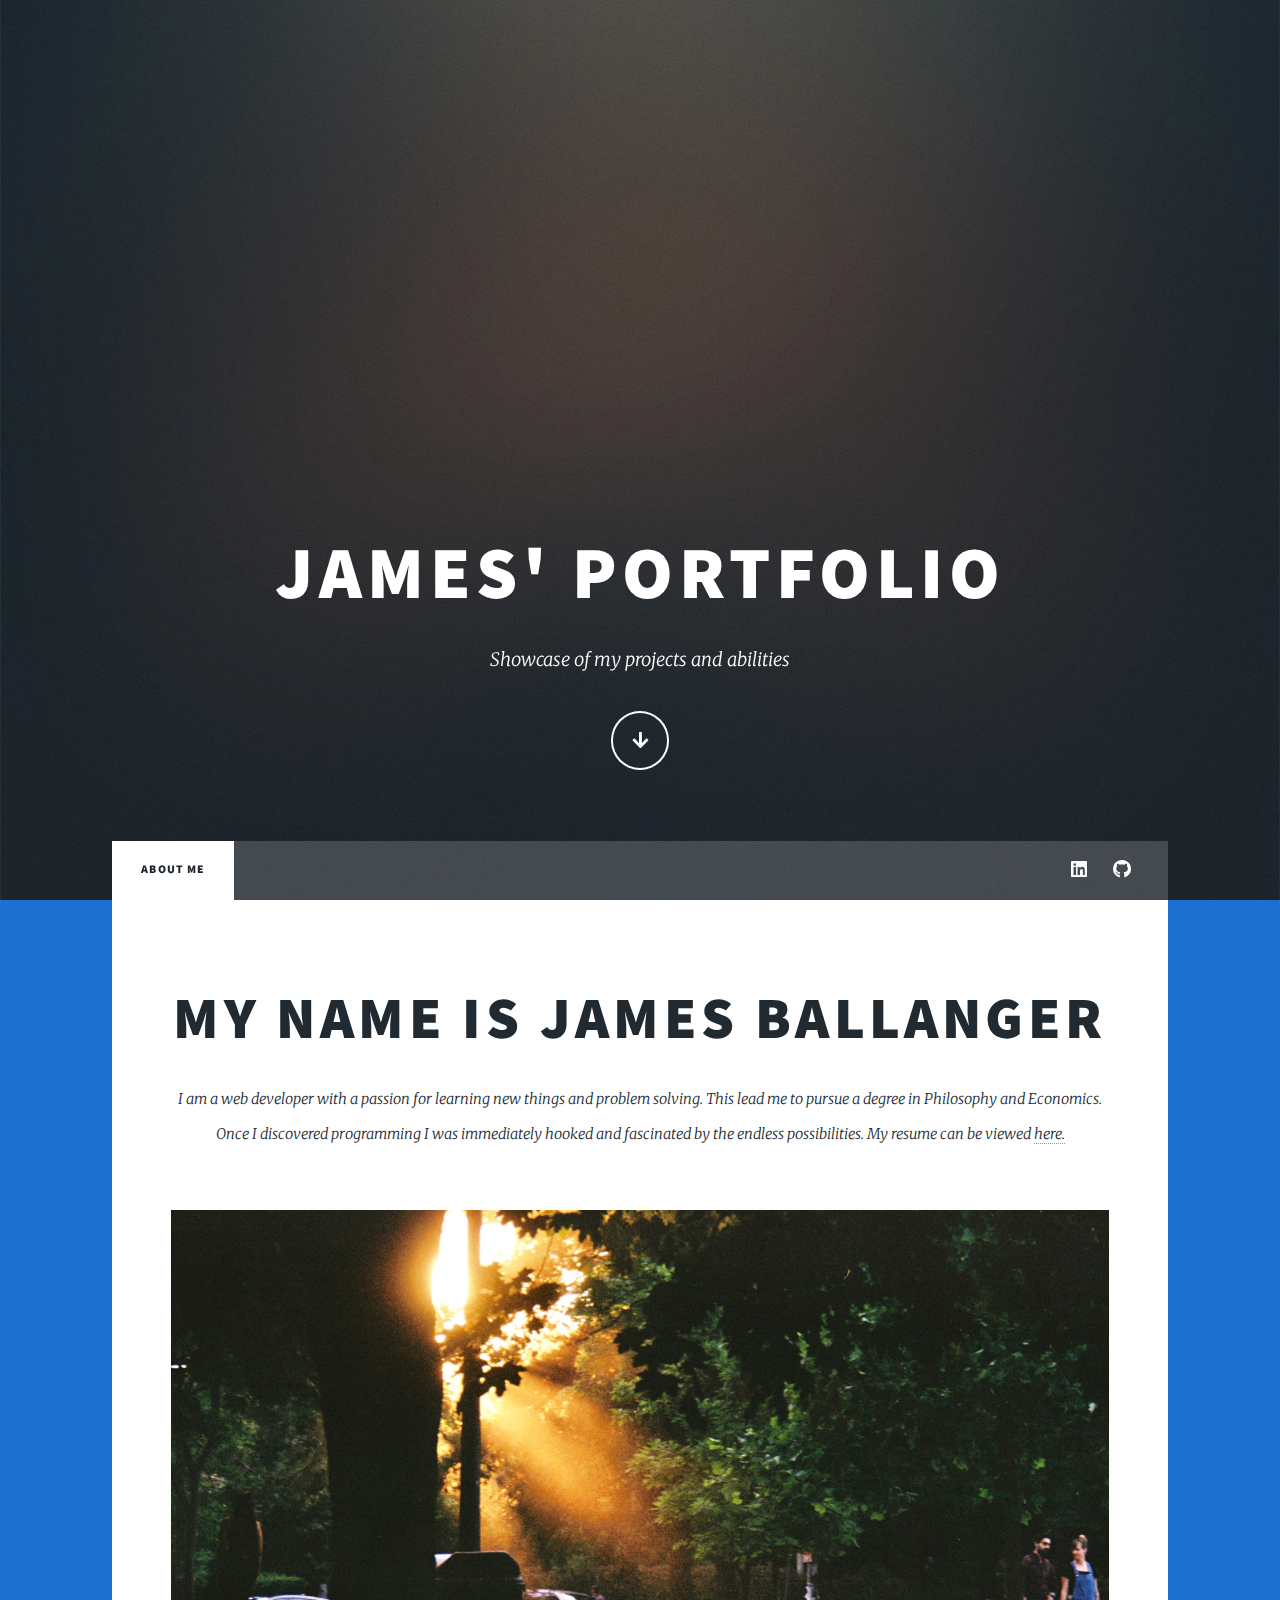
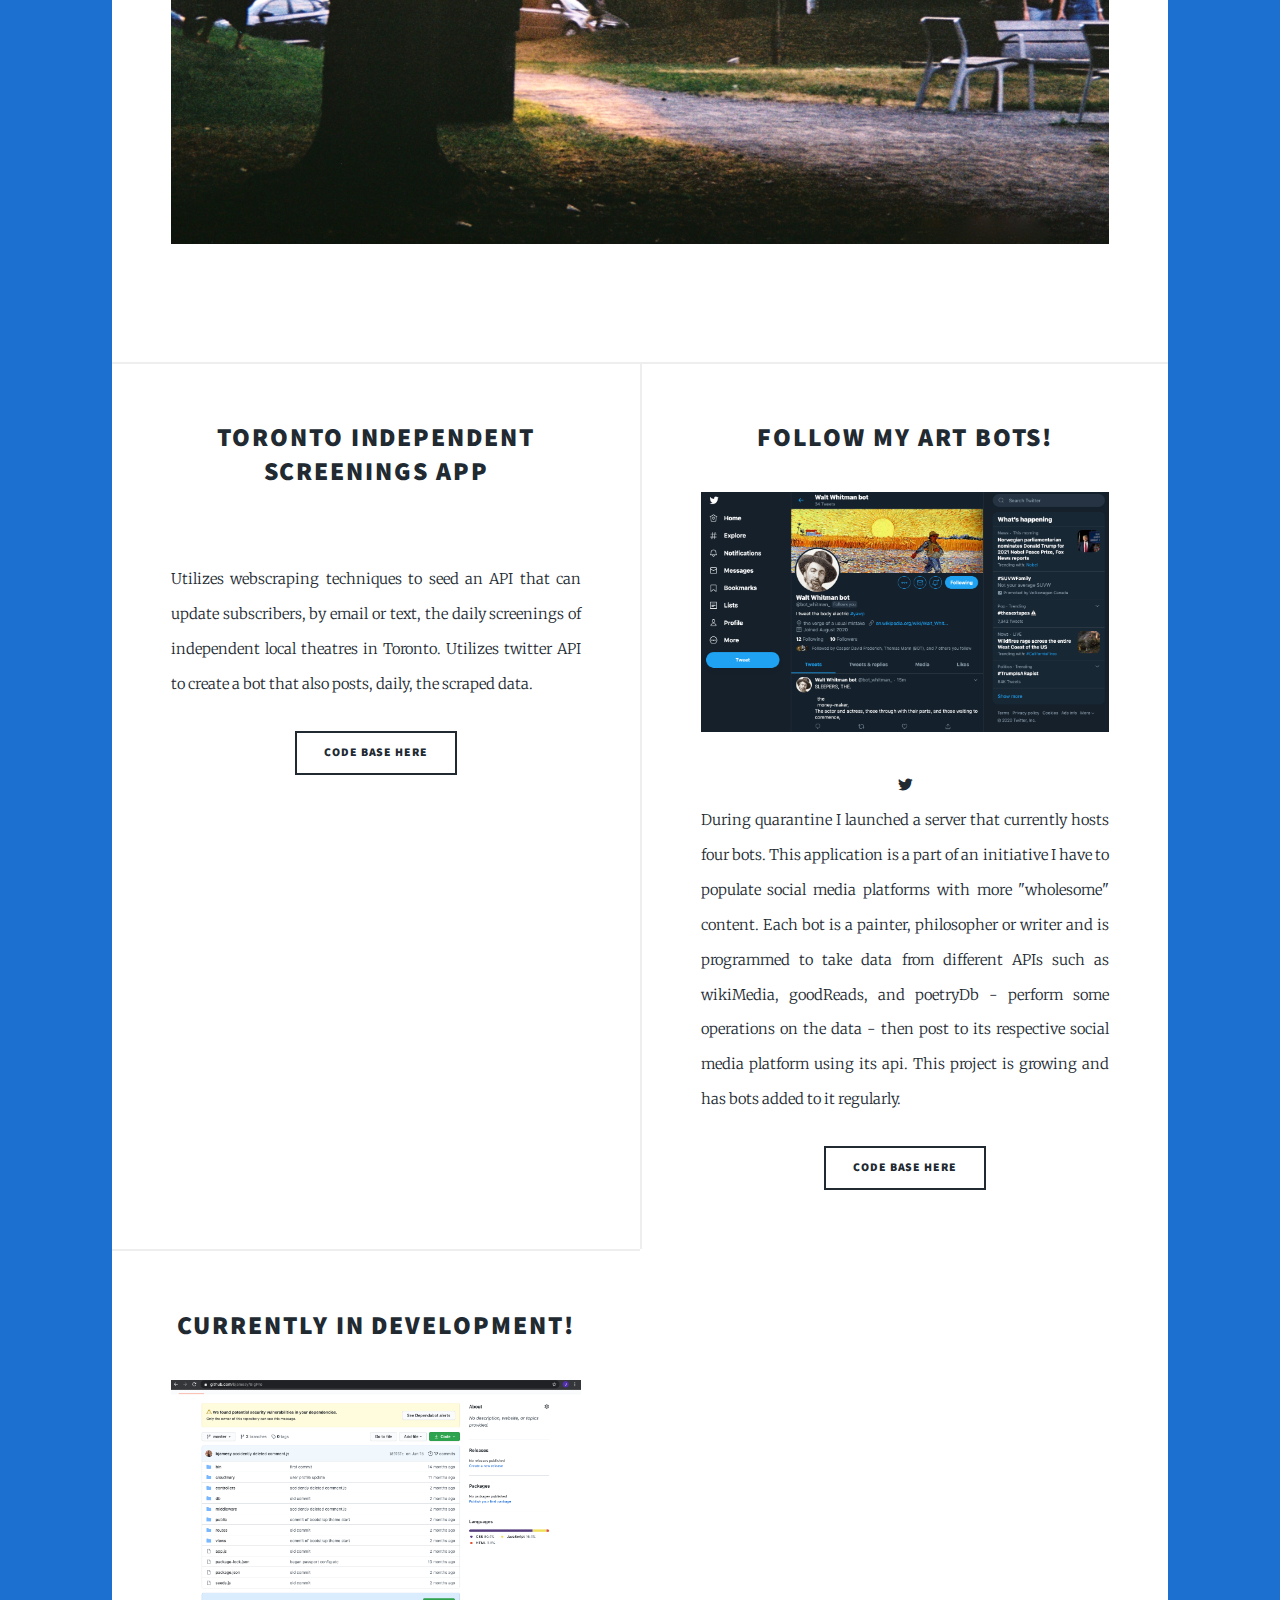
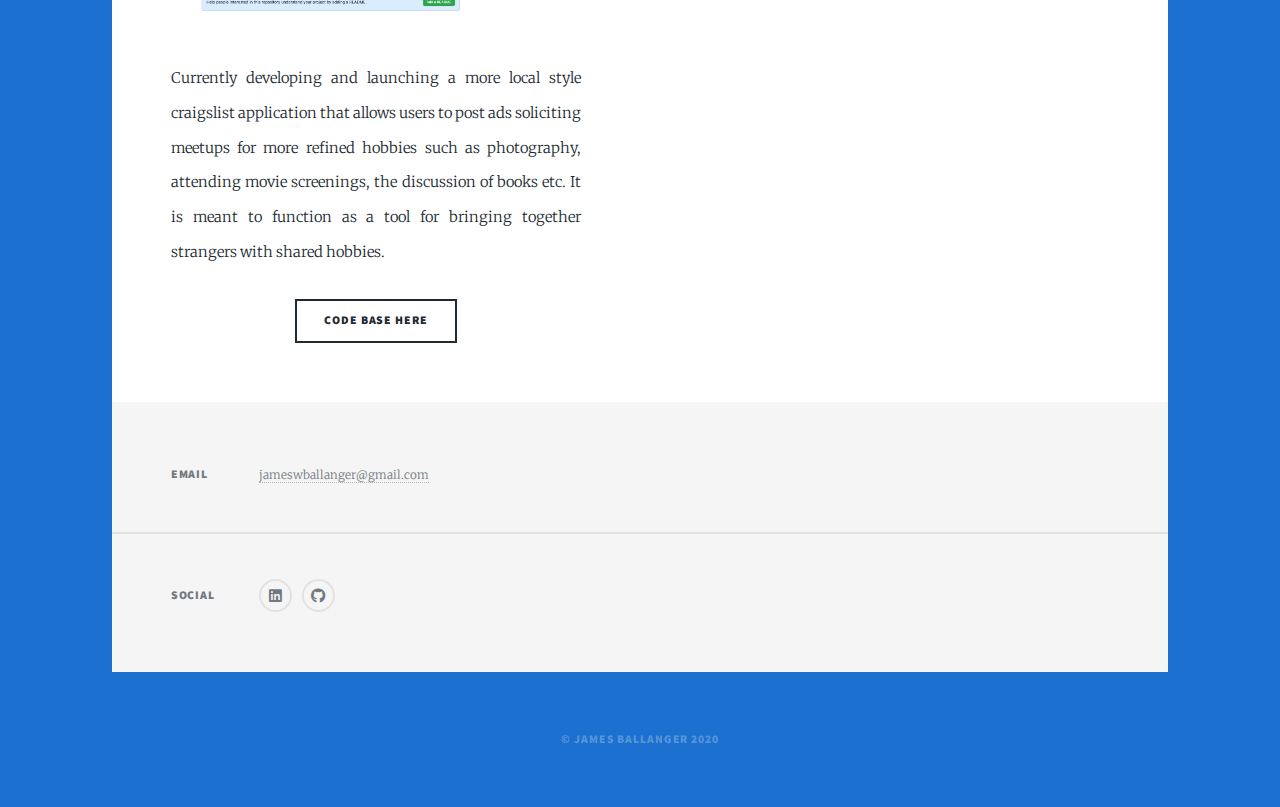
==== commit f5067c3a: "commit twitter bots and updated resume" ====
--- a/index.html
+++ b/index.html
@@ -53,7 +53,7 @@
 										I am a web developer with a passion for learning new things and problem solving. 
 										This lead me to pursue a degree in Philosophy and Economics.
 										Once I discovered programming I was immediately hooked and fascinated by the endless possibilities.
-										My resume can be viewed <a href="/public/jamesballanger.resume.pdf" download>here.</a>
+										My resume can be viewed <a href="public/jamesballanger.resume.pdf" download>here.</a>
 									</p>
 								</header>
 								<a href="#" class="image main"><img src="images/R1-01448-0003.jpeg" alt="" /></a>
@@ -66,9 +66,20 @@
 										<h2><a href="http://torontoscreenings.herokuapp.com/">Toronto independent screenings app</a></h2>
 									</header>
 									<a href="http://torontoscreenings.herokuapp.com/" class="image fit"><img src="images/Screen Shot 2020-08-15 at 4.14.04 PM.jpeg" alt="" /></a>
-									<p>Utilizes webscraping techniques to seed an API that can update subscribers, by email or text, the daily screenings of independent local theatres in Toronto. Also utilizes twitter API to create a bot that also posts daily the scraped data.</p>
+									<p>Utilizes webscraping techniques to seed an API that can update subscribers, by email or text, the daily screenings of independent local theatres in Toronto. Utilizes twitter API to create a bot that also posts, daily, the scraped data.</p>
 									<ul class="actions special">
 										<li><a href="https://github.com/bjamesy/altScreenings" class="button">Code base here</a></li>
+									</ul>
+								</article>
+								<article>
+									<header>
+										<h2><a href="https://twitter.com/bot_whitman_">Follow my art bots!</a></h2>
+									</header>
+									<a href="https://twitter.com/bot_whitman_" class="image fit"><img src="images/Screen Shot 2020-09-09 at 4.16.42 PM.jpg" alt="" /></a>
+									<a href="https://twitter.com/bot_whitman_" class="icon brands fa-twitter"><span class="label">Twitter</span></a>
+									<p>During quarantine I launched a server that currently hosts four bots. This application is a part of an initiative I have to populate social media platforms with more "wholesome" content. Each bot is a painter, philosopher or writer and is programmed to take data from different APIs such as wikiMedia, goodReads, and poetryDb - perform some operations on the data - then post to its respective social media platform using its api. This project is growing and has bots added to it regularly.</p>
+									<ul class="actions special">
+										<li><a href="https://github.com/bjamesy/artBot" class="button">Code base here</a></li>
 									</ul>
 								</article>
 								<article>
@@ -76,13 +87,12 @@
 										<h2><a href="https://github.com/bjamesy/BigPro">Currently in development!</a></h2>
 									</header>
 									<a href="#" class="image fit"><img src="images/Screen Shot 2020-08-03 at 11.24.13 AM.jpg" alt="" /></a>
-									<p>Currently developing and launching another full stack project (that can be found on GitHub) that blends my hobby of photography with my passion for programming. This application provides photographers with a platform where they can share and host long form photography projects. Functioning, primarily, as an alternative to the platforms such as vsco, instagram, Facebook etc. that limits the user to sharing a handful of photos at a time.</p>
+									<p>Currently developing and launching a more local style craigslist application that allows users to post ads soliciting meetups for more refined hobbies such as photography, attending movie screenings, the discussion of books etc. It is meant to function as a tool for bringing together strangers with shared hobbies.</p>
 									<ul class="actions special">
 										<li><a href="https://github.com/bjamesy/BigPro" class="button">Code base here</a></li>
 									</ul>
 								</article>
 							</section>
-
 					</div>
 
 				<!-- Footer -->
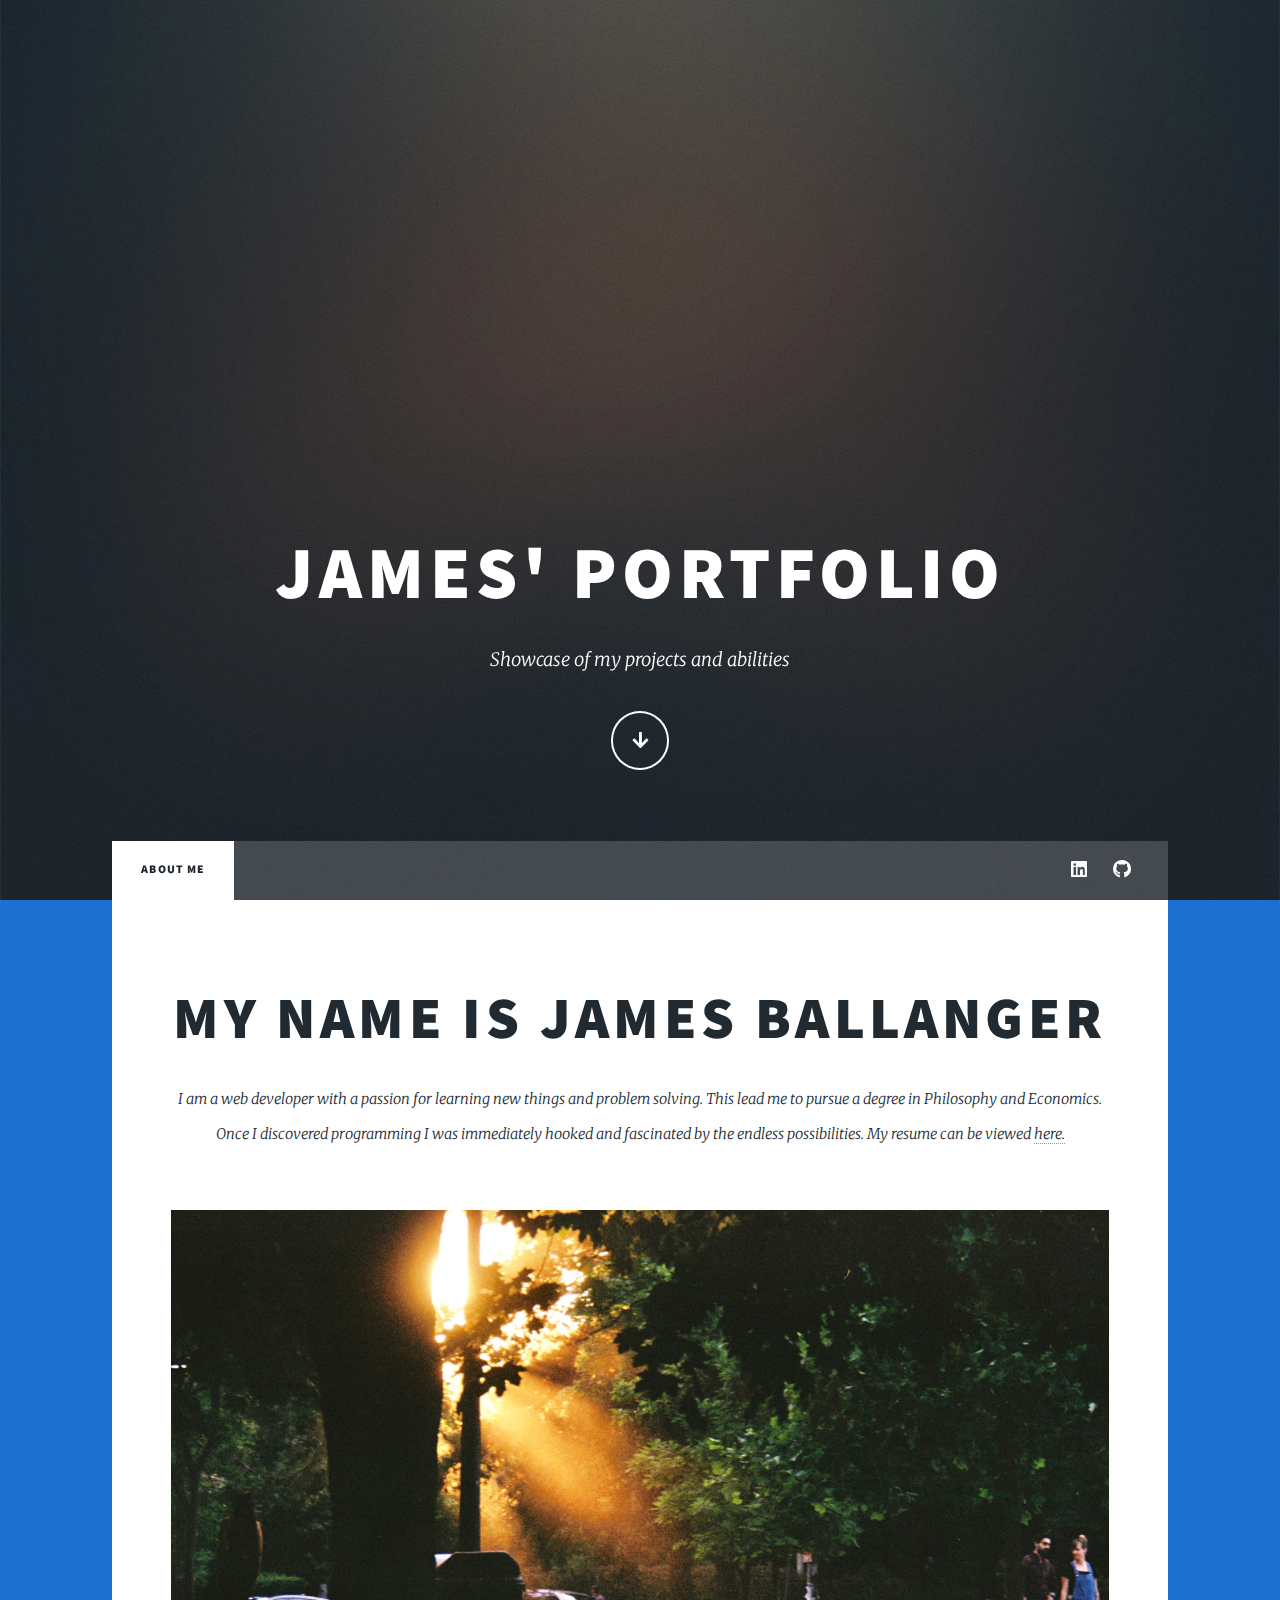
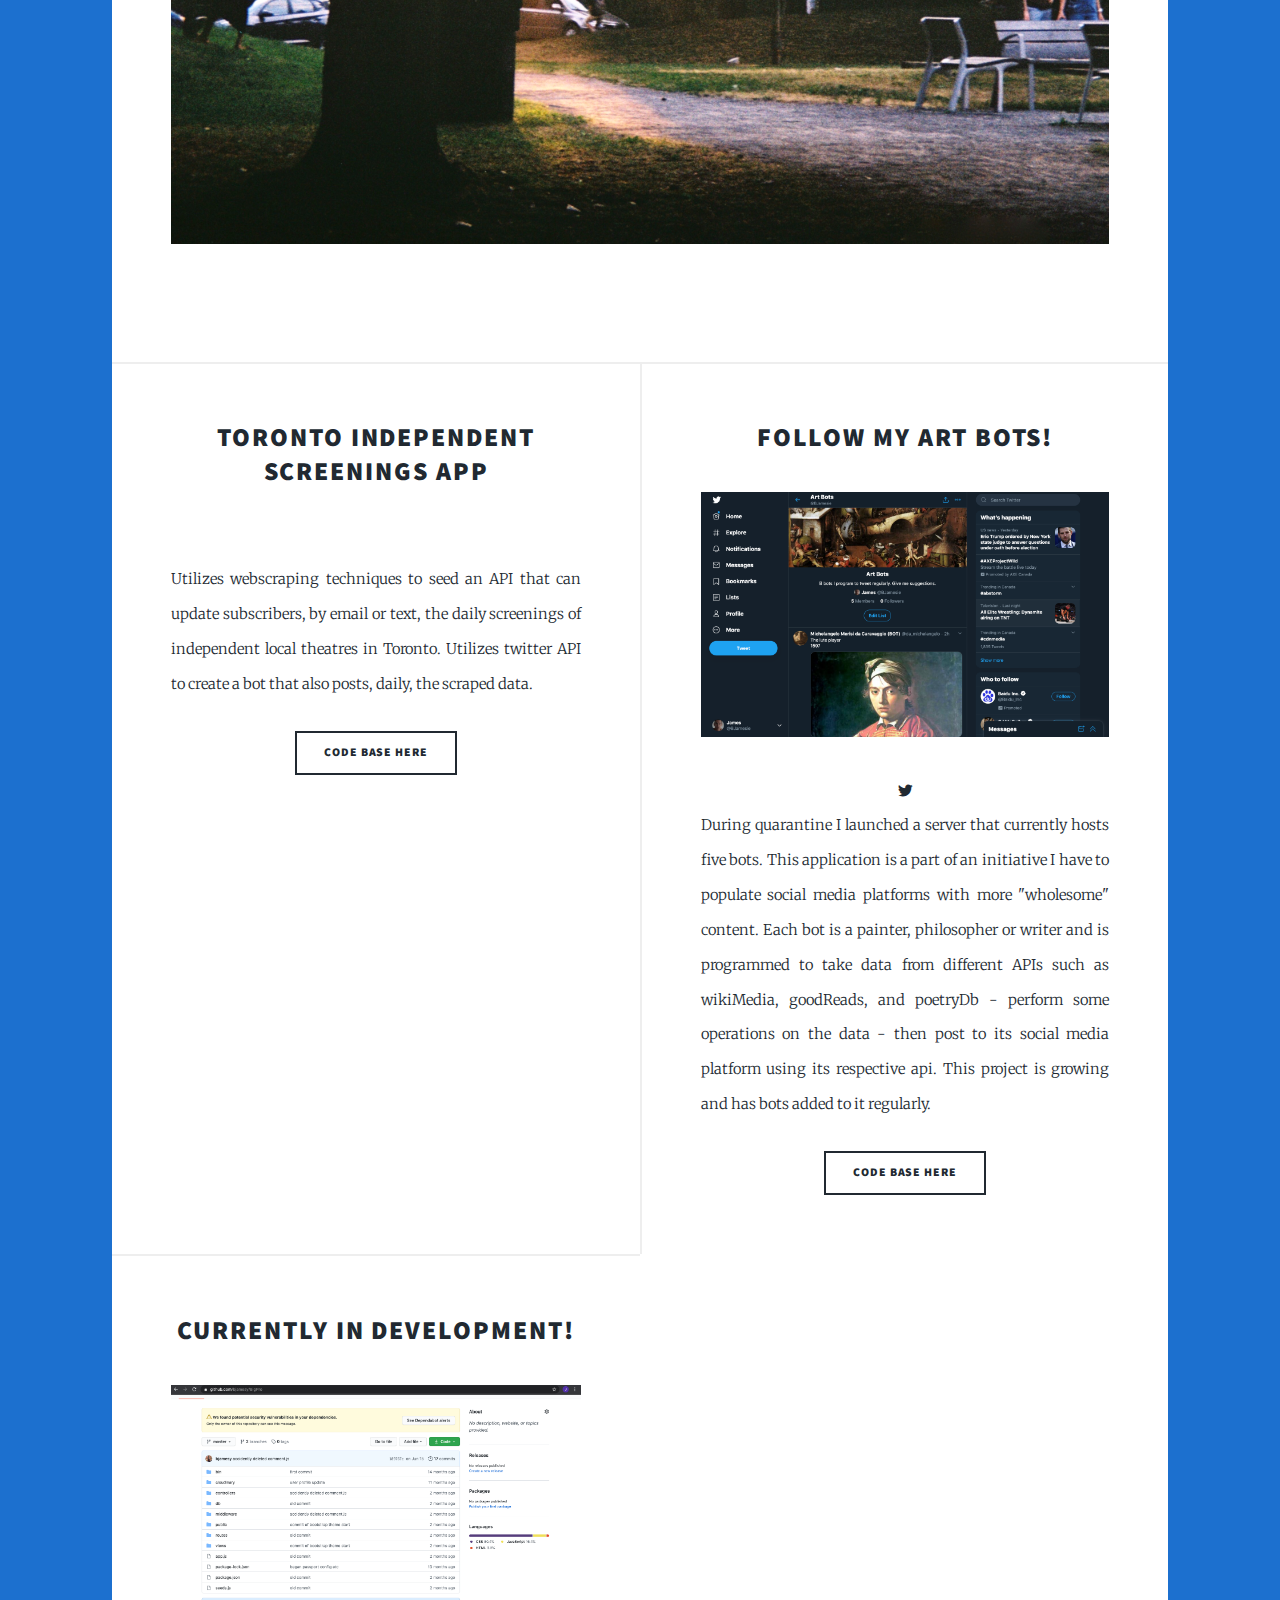
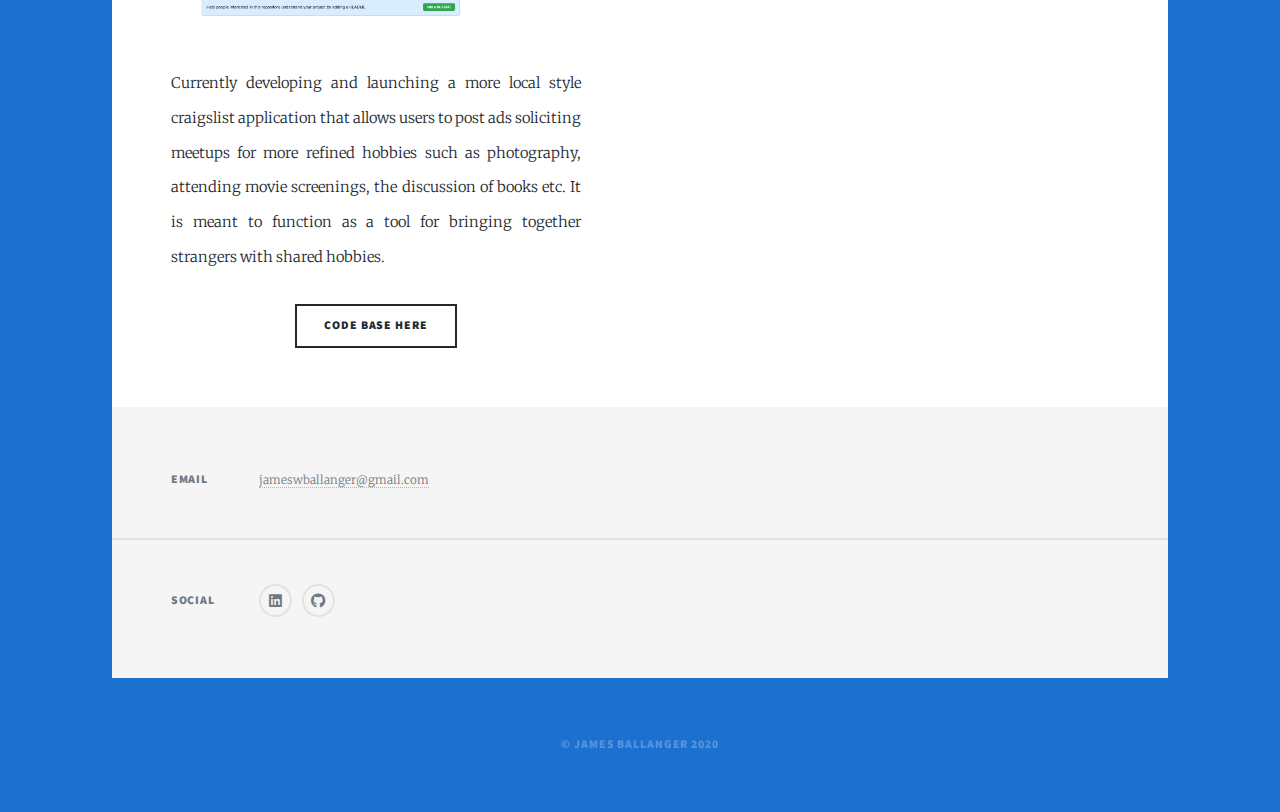
==== commit 4c957858: "updated bot card to twitter list" ====
--- a/index.html
+++ b/index.html
@@ -75,9 +75,9 @@
 									<header>
 										<h2><a href="https://twitter.com/bot_whitman_">Follow my art bots!</a></h2>
 									</header>
-									<a href="https://twitter.com/bot_whitman_" class="image fit"><img src="images/Screen Shot 2020-09-09 at 4.16.42 PM.jpg" alt="" /></a>
-									<a href="https://twitter.com/bot_whitman_" class="icon brands fa-twitter"><span class="label">Twitter</span></a>
-									<p>During quarantine I launched a server that currently hosts four bots. This application is a part of an initiative I have to populate social media platforms with more "wholesome" content. Each bot is a painter, philosopher or writer and is programmed to take data from different APIs such as wikiMedia, goodReads, and poetryDb - perform some operations on the data - then post to its respective social media platform using its api. This project is growing and has bots added to it regularly.</p>
+									<a href="https://twitter.com/i/lists/1306735709819207684" class="image fit"><img src="images/Screen Shot 2020-09-24 at 9.45.24AM.jpeg" alt="" /></a>
+									<a href="https://twitter.com/i/lists/1306735709819207684" class="icon brands fa-twitter"><span class="label">Twitter</span></a>
+									<p>During quarantine I launched a server that currently hosts five bots. This application is a part of an initiative I have to populate social media platforms with more "wholesome" content. Each bot is a painter, philosopher or writer and is programmed to take data from different APIs such as wikiMedia, goodReads, and poetryDb - perform some operations on the data - then post to its social media platform using its respective api. This project is growing and has bots added to it regularly.</p>
 									<ul class="actions special">
 										<li><a href="https://github.com/bjamesy/artBot" class="button">Code base here</a></li>
 									</ul>
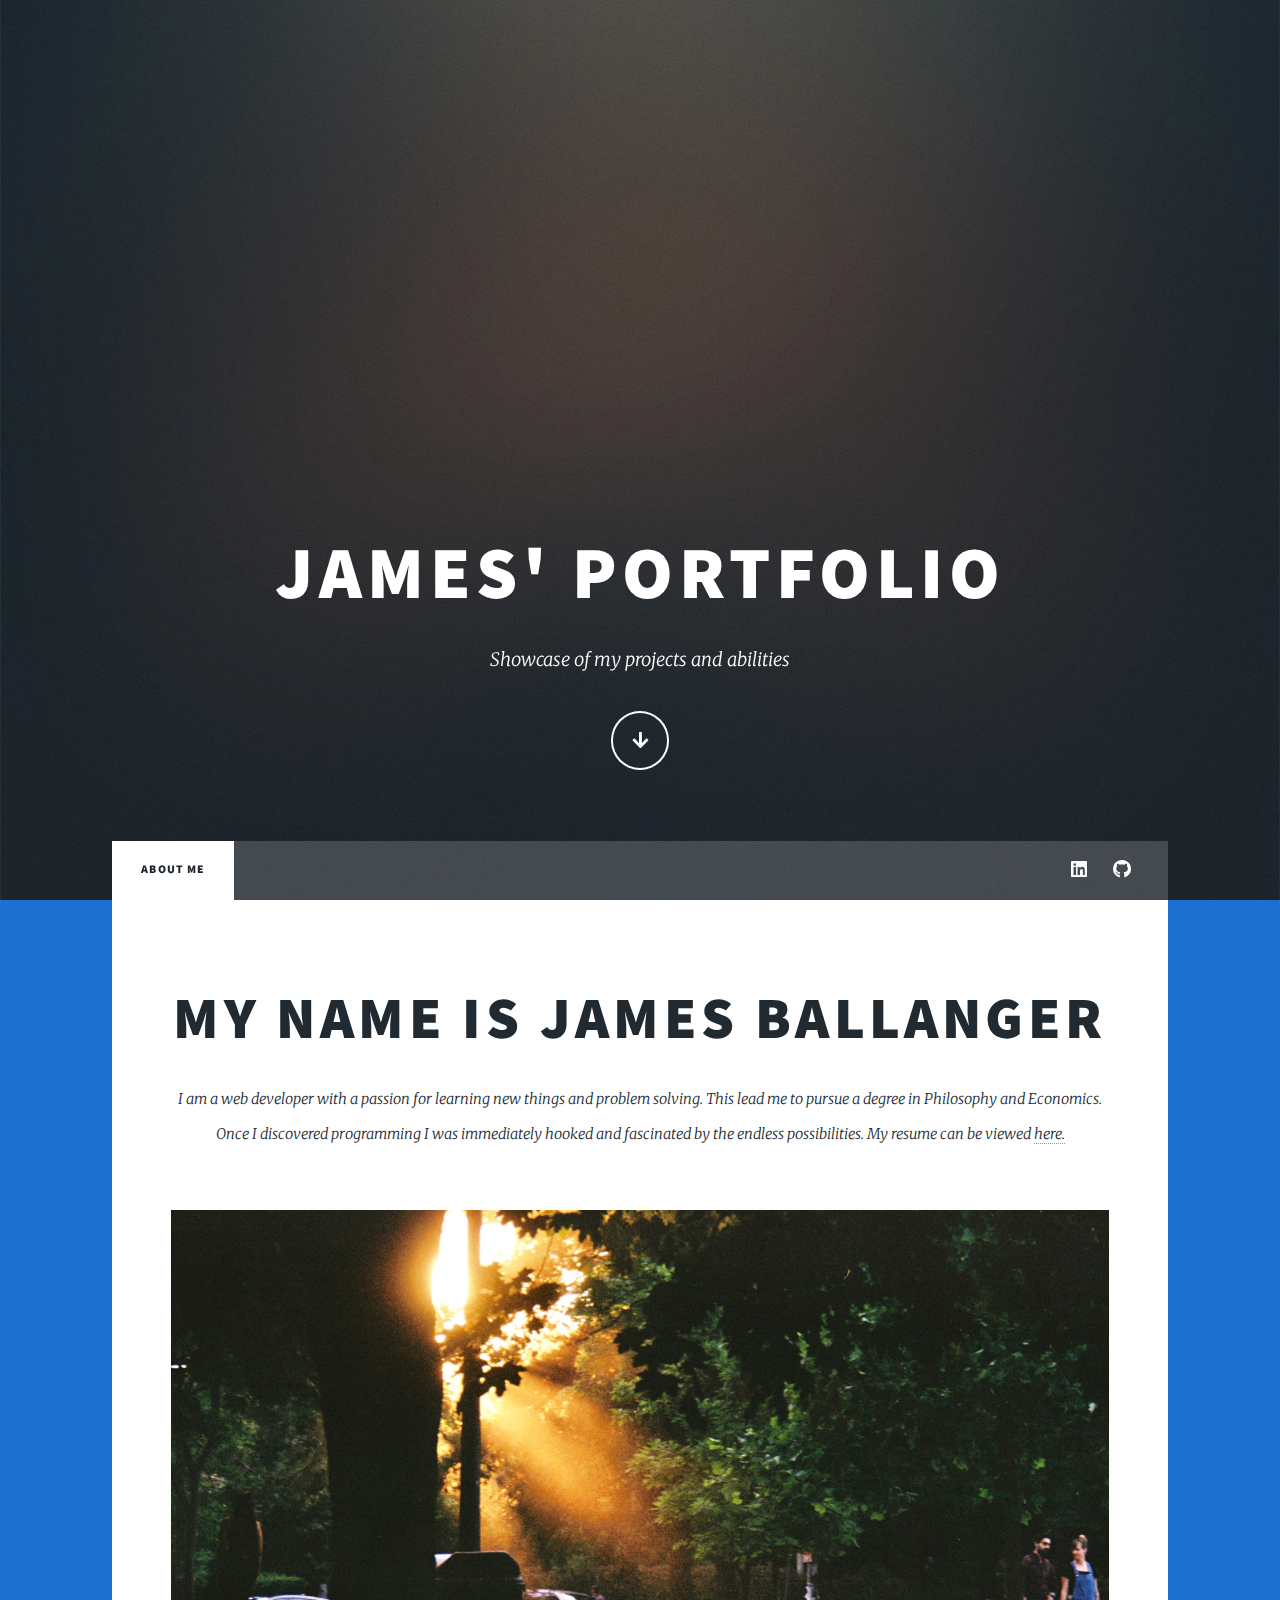
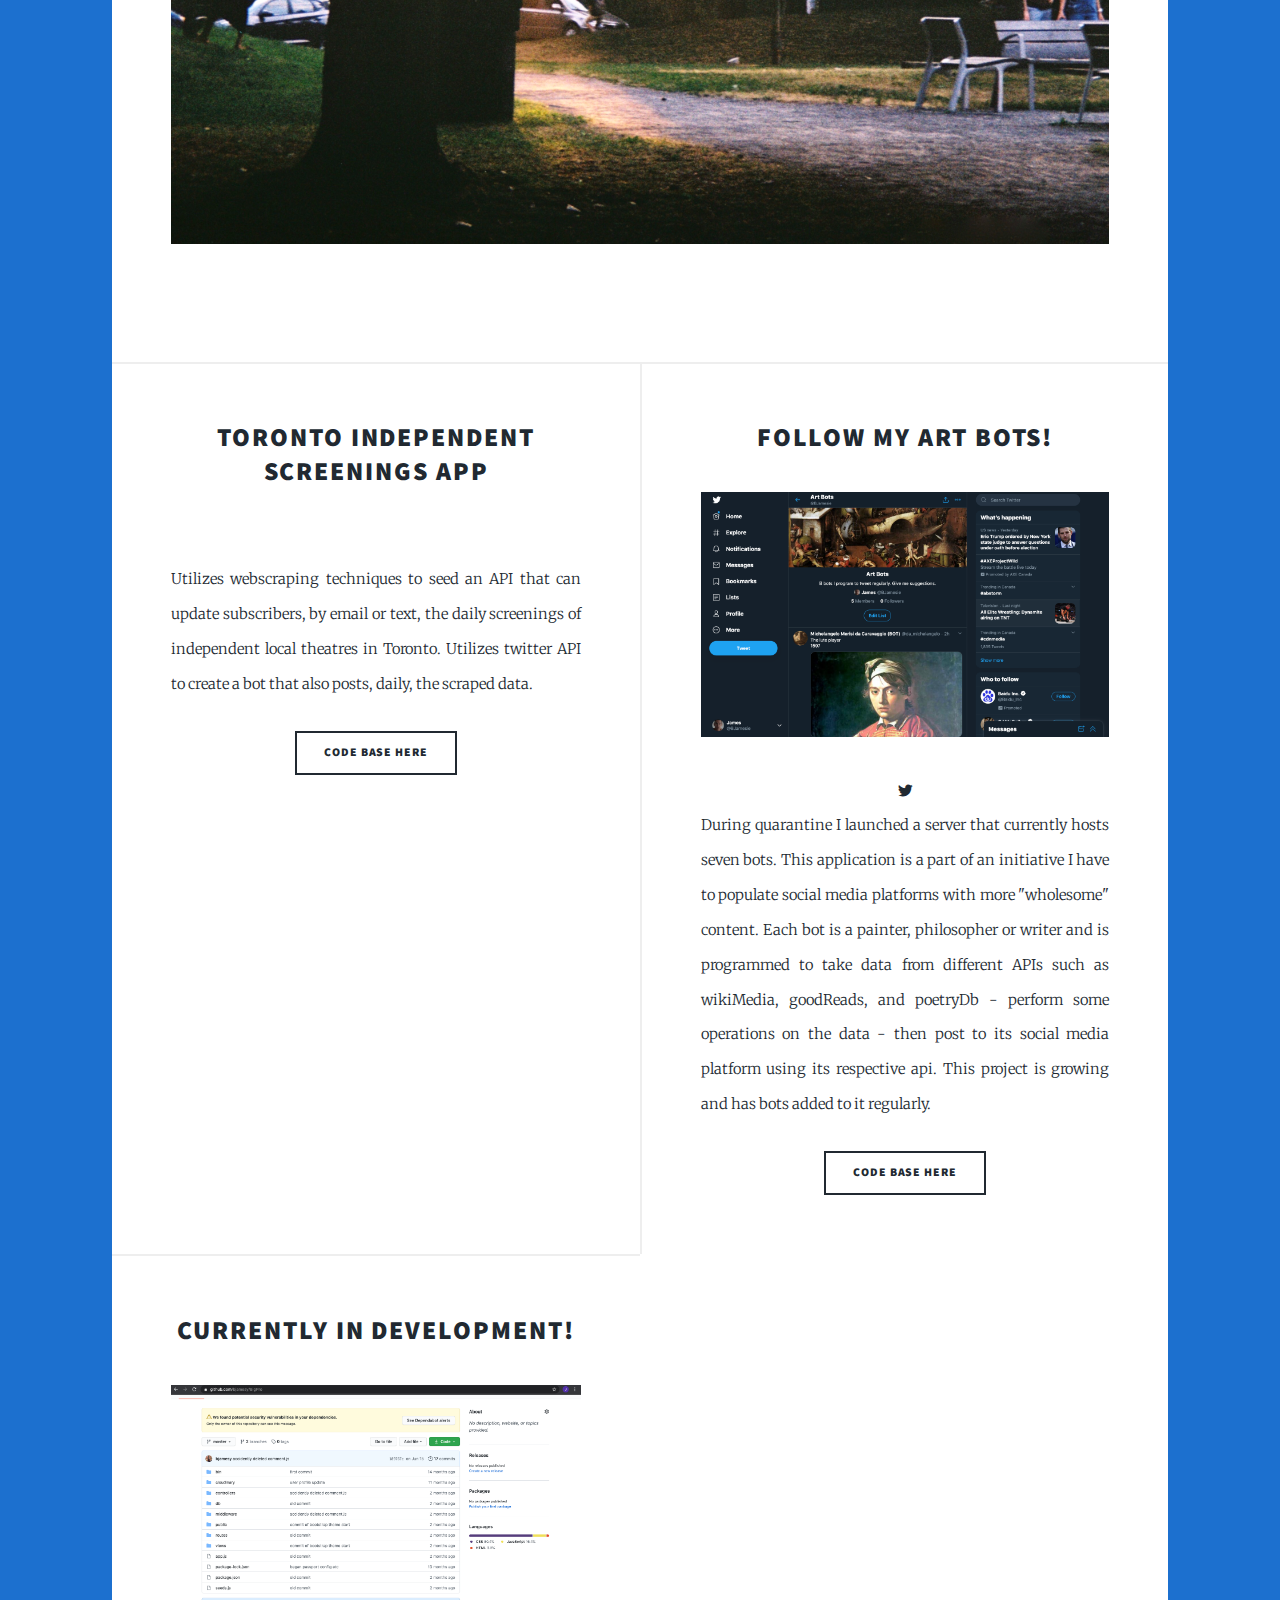
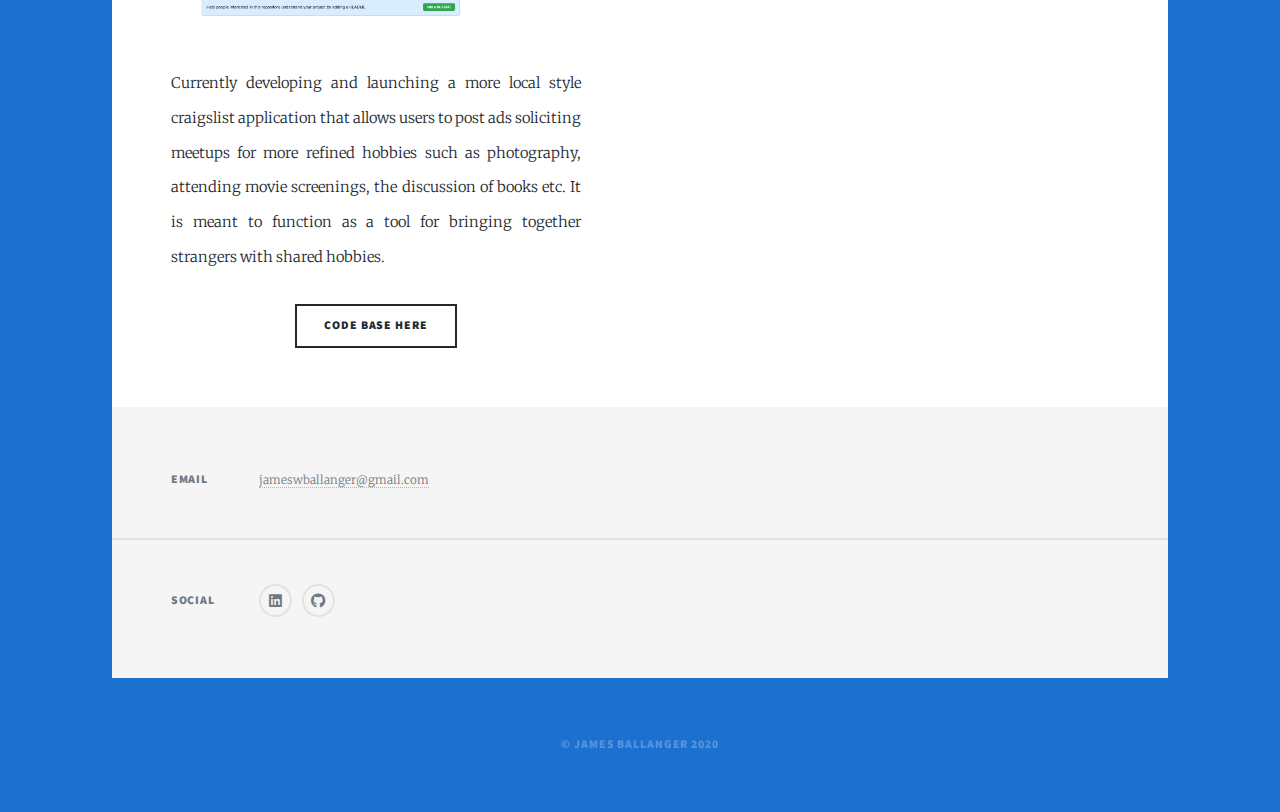
==== commit 17a93a90: "now 7* bots" ====
--- a/index.html
+++ b/index.html
@@ -77,7 +77,7 @@
 									</header>
 									<a href="https://twitter.com/i/lists/1306735709819207684" class="image fit"><img src="images/Screen Shot 2020-09-24 at 9.45.24AM.jpeg" alt="" /></a>
 									<a href="https://twitter.com/i/lists/1306735709819207684" class="icon brands fa-twitter"><span class="label">Twitter</span></a>
-									<p>During quarantine I launched a server that currently hosts five bots. This application is a part of an initiative I have to populate social media platforms with more "wholesome" content. Each bot is a painter, philosopher or writer and is programmed to take data from different APIs such as wikiMedia, goodReads, and poetryDb - perform some operations on the data - then post to its social media platform using its respective api. This project is growing and has bots added to it regularly.</p>
+									<p>During quarantine I launched a server that currently hosts seven bots. This application is a part of an initiative I have to populate social media platforms with more "wholesome" content. Each bot is a painter, philosopher or writer and is programmed to take data from different APIs such as wikiMedia, goodReads, and poetryDb - perform some operations on the data - then post to its social media platform using its respective api. This project is growing and has bots added to it regularly.</p>
 									<ul class="actions special">
 										<li><a href="https://github.com/bjamesy/artBot" class="button">Code base here</a></li>
 									</ul>
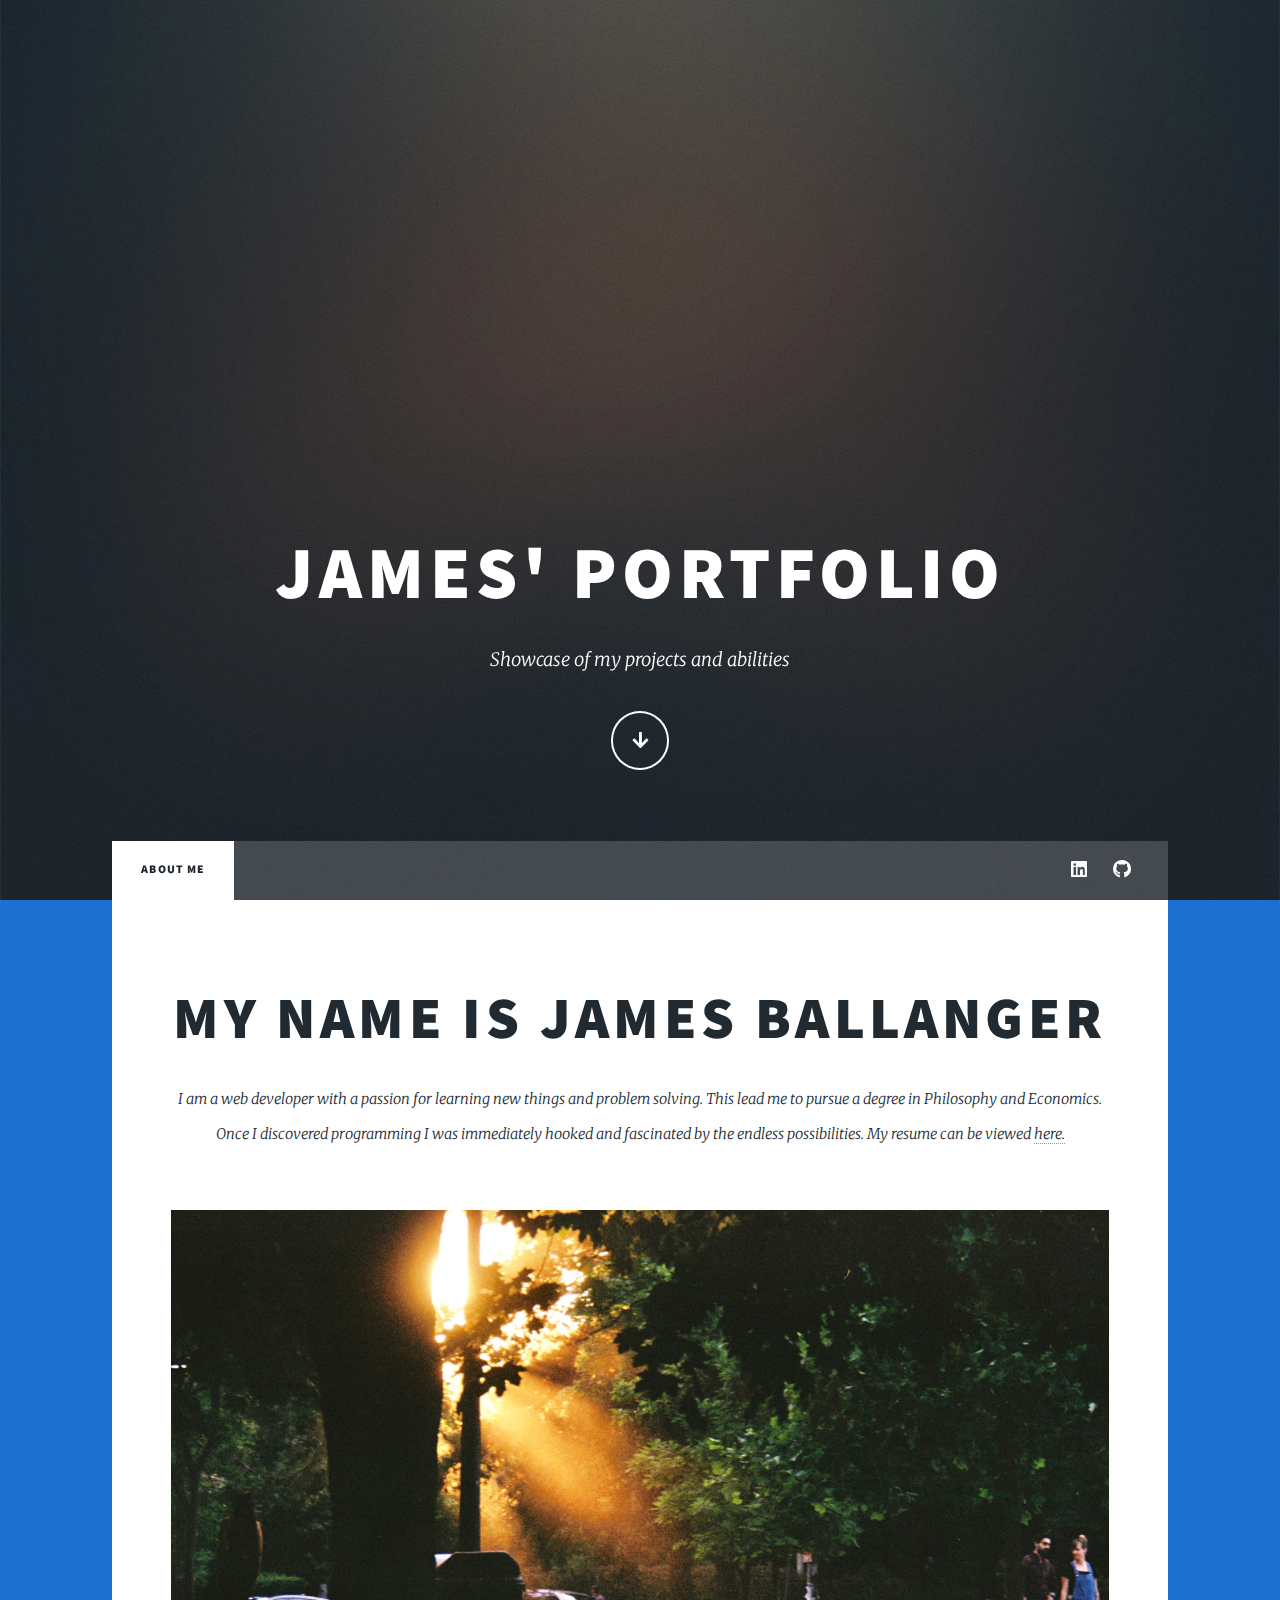
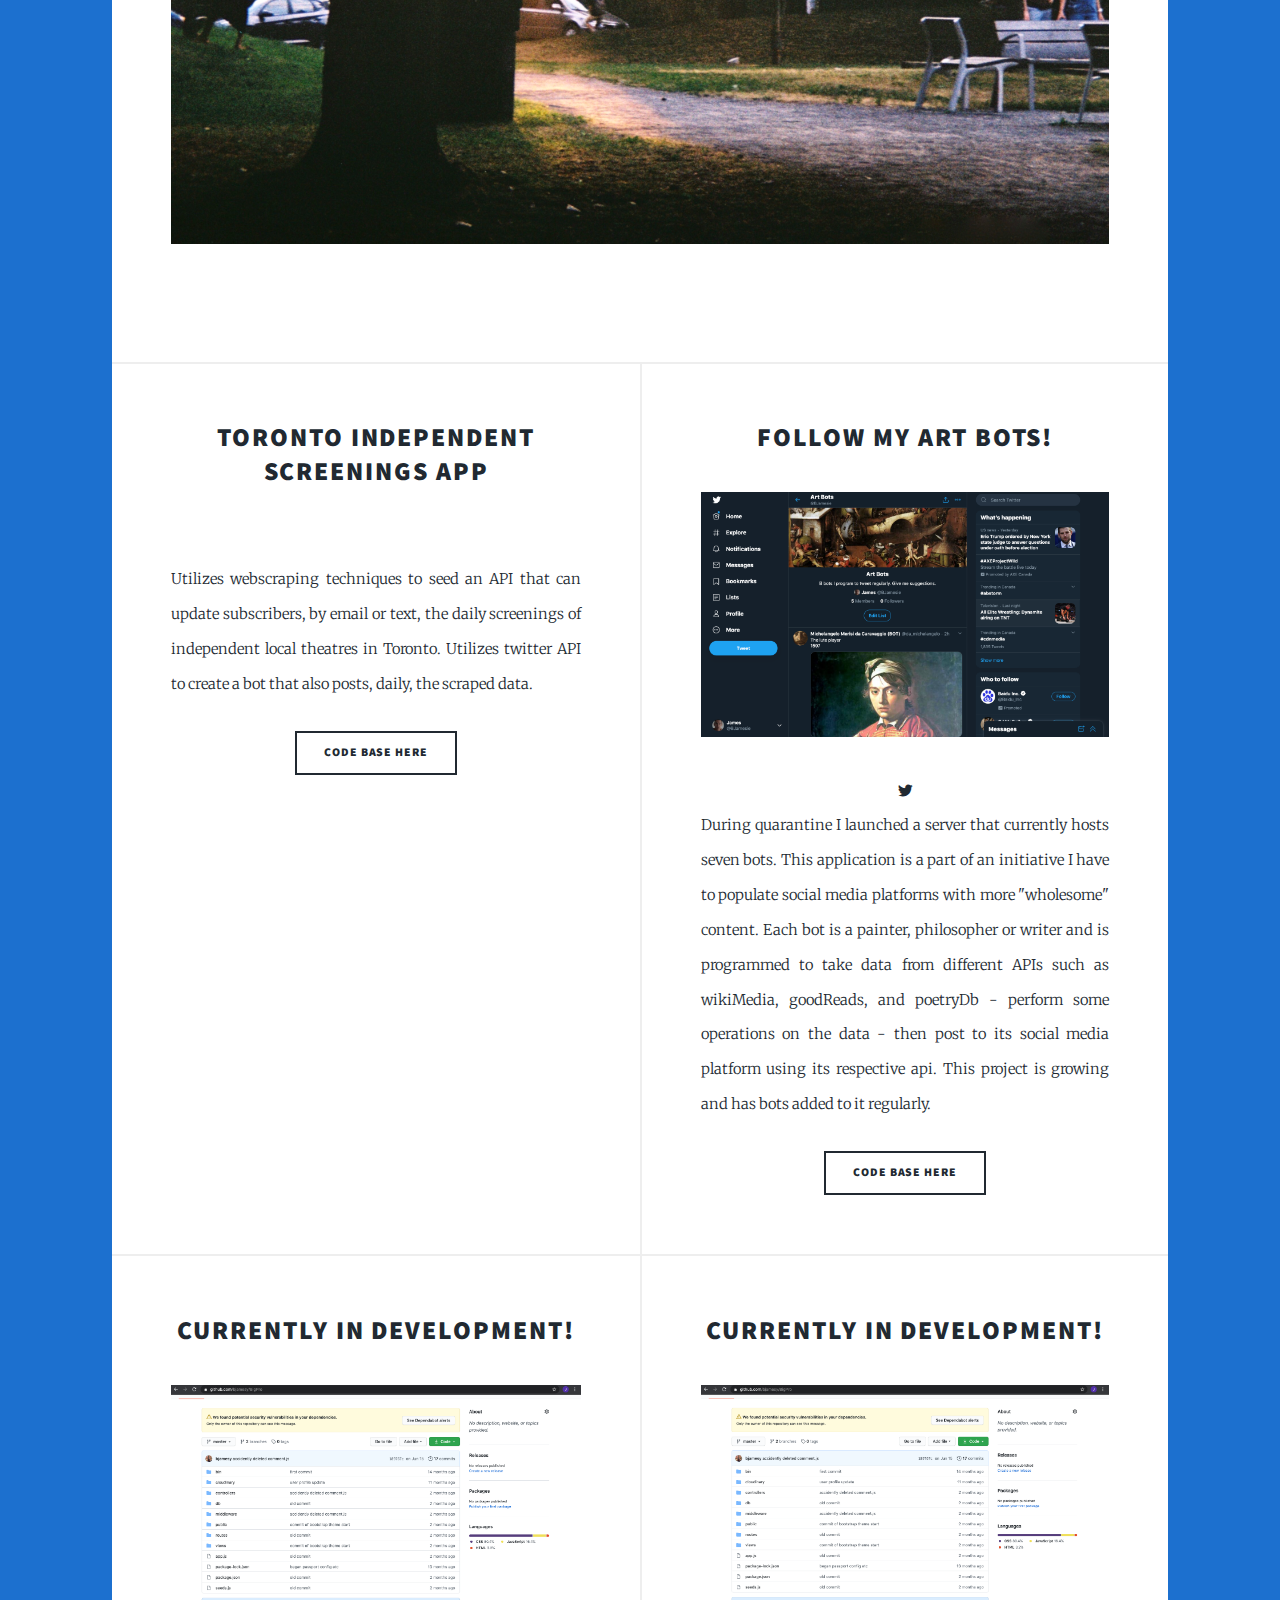
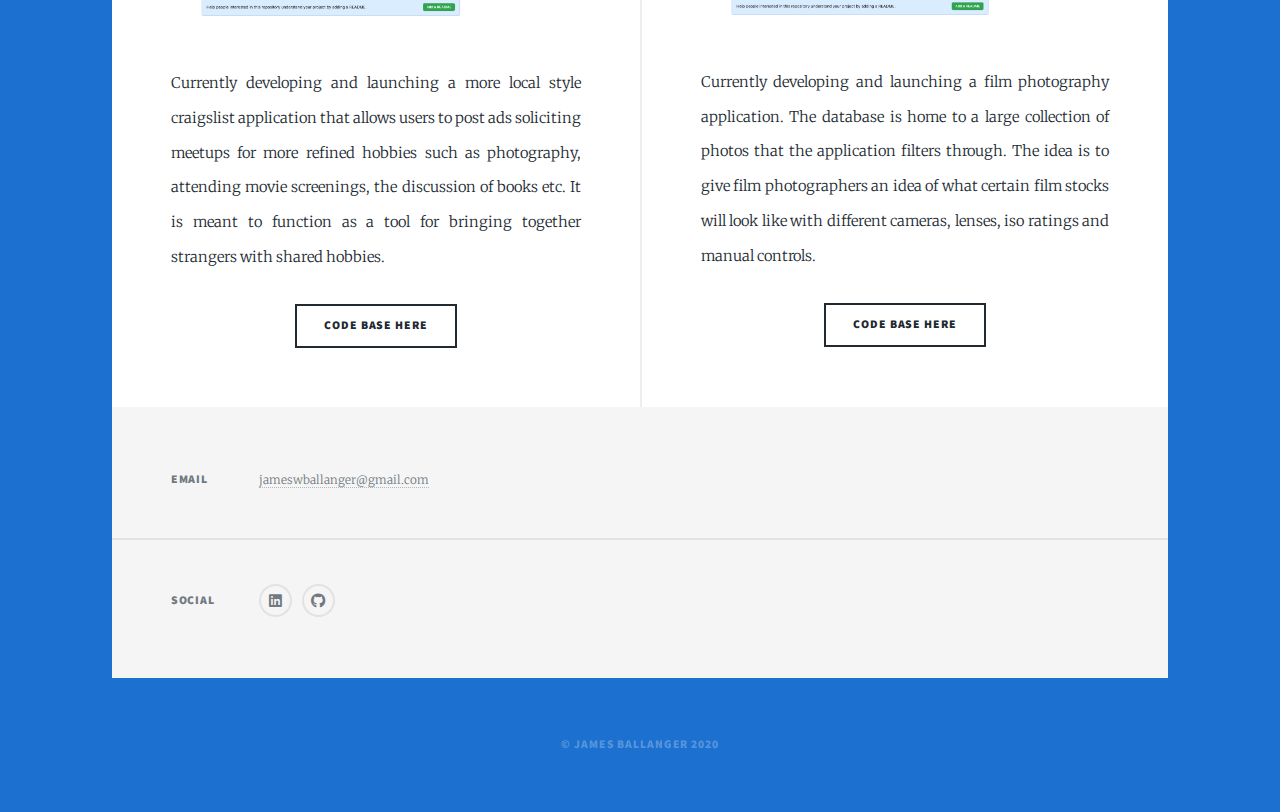
==== commit bd3fe2a3: "new film stock app  added to resume" ====
--- a/index.html
+++ b/index.html
@@ -92,6 +92,17 @@
 										<li><a href="https://github.com/bjamesy/BigPro" class="button">Code base here</a></li>
 									</ul>
 								</article>
+								<article>
+									<header>
+										<h2><a href="https://github.com/bjamesy/rate_my_film">Currently in development!</a></h2>
+									</header>
+									<a href="#" class="image fit"><img src="images/Screen Shot 2020-08-03 at 11.24.13 AM.jpg" alt="" /></a>
+									<p>Currently developing and launching a film photography application. The database is home to a large collection of photos that the application filters through. The idea is to give film photographers an idea of what certain film stocks will look like with different cameras, lenses, iso ratings and manual controls.</p>
+									<ul class="actions special">
+										<li><a href="https://github.com/bjamesy/rate_my_film" class="button">Code base here</a></li>
+									</ul>
+								</article>
+
 							</section>
 					</div>
 
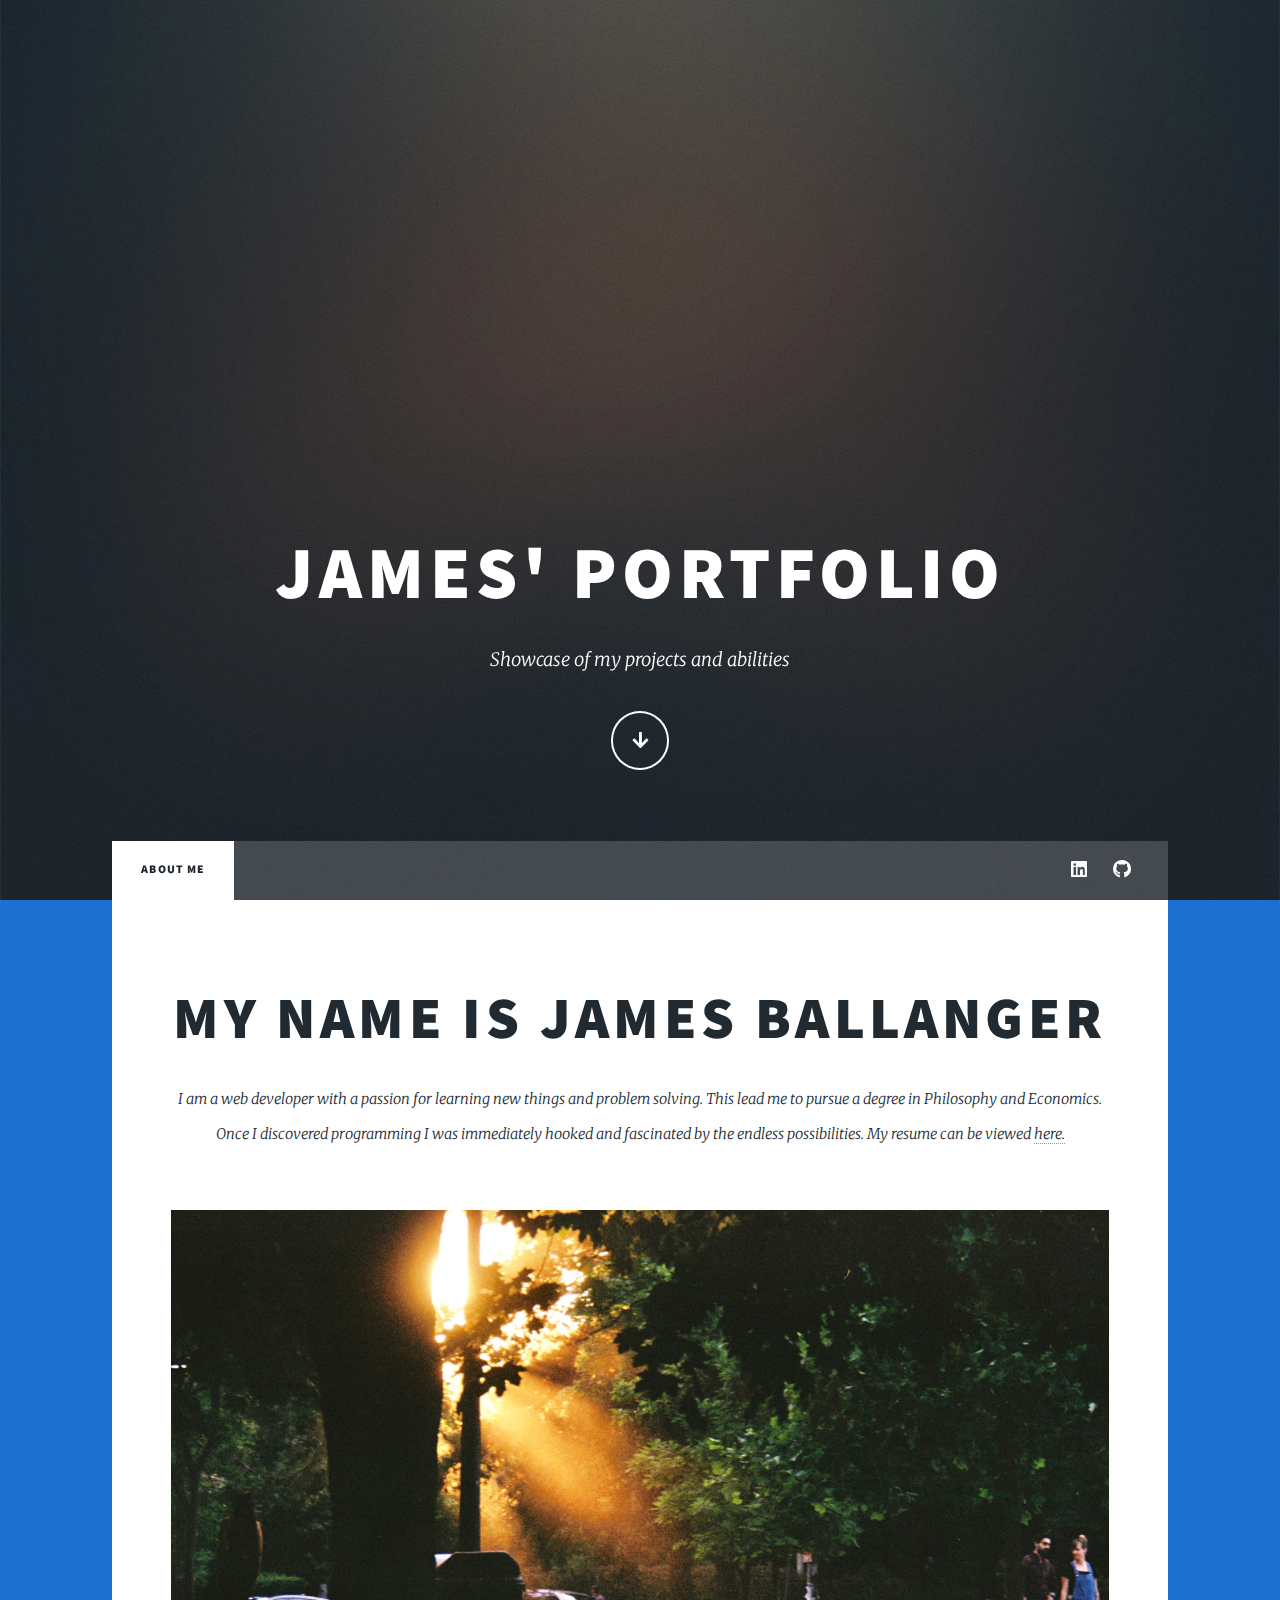
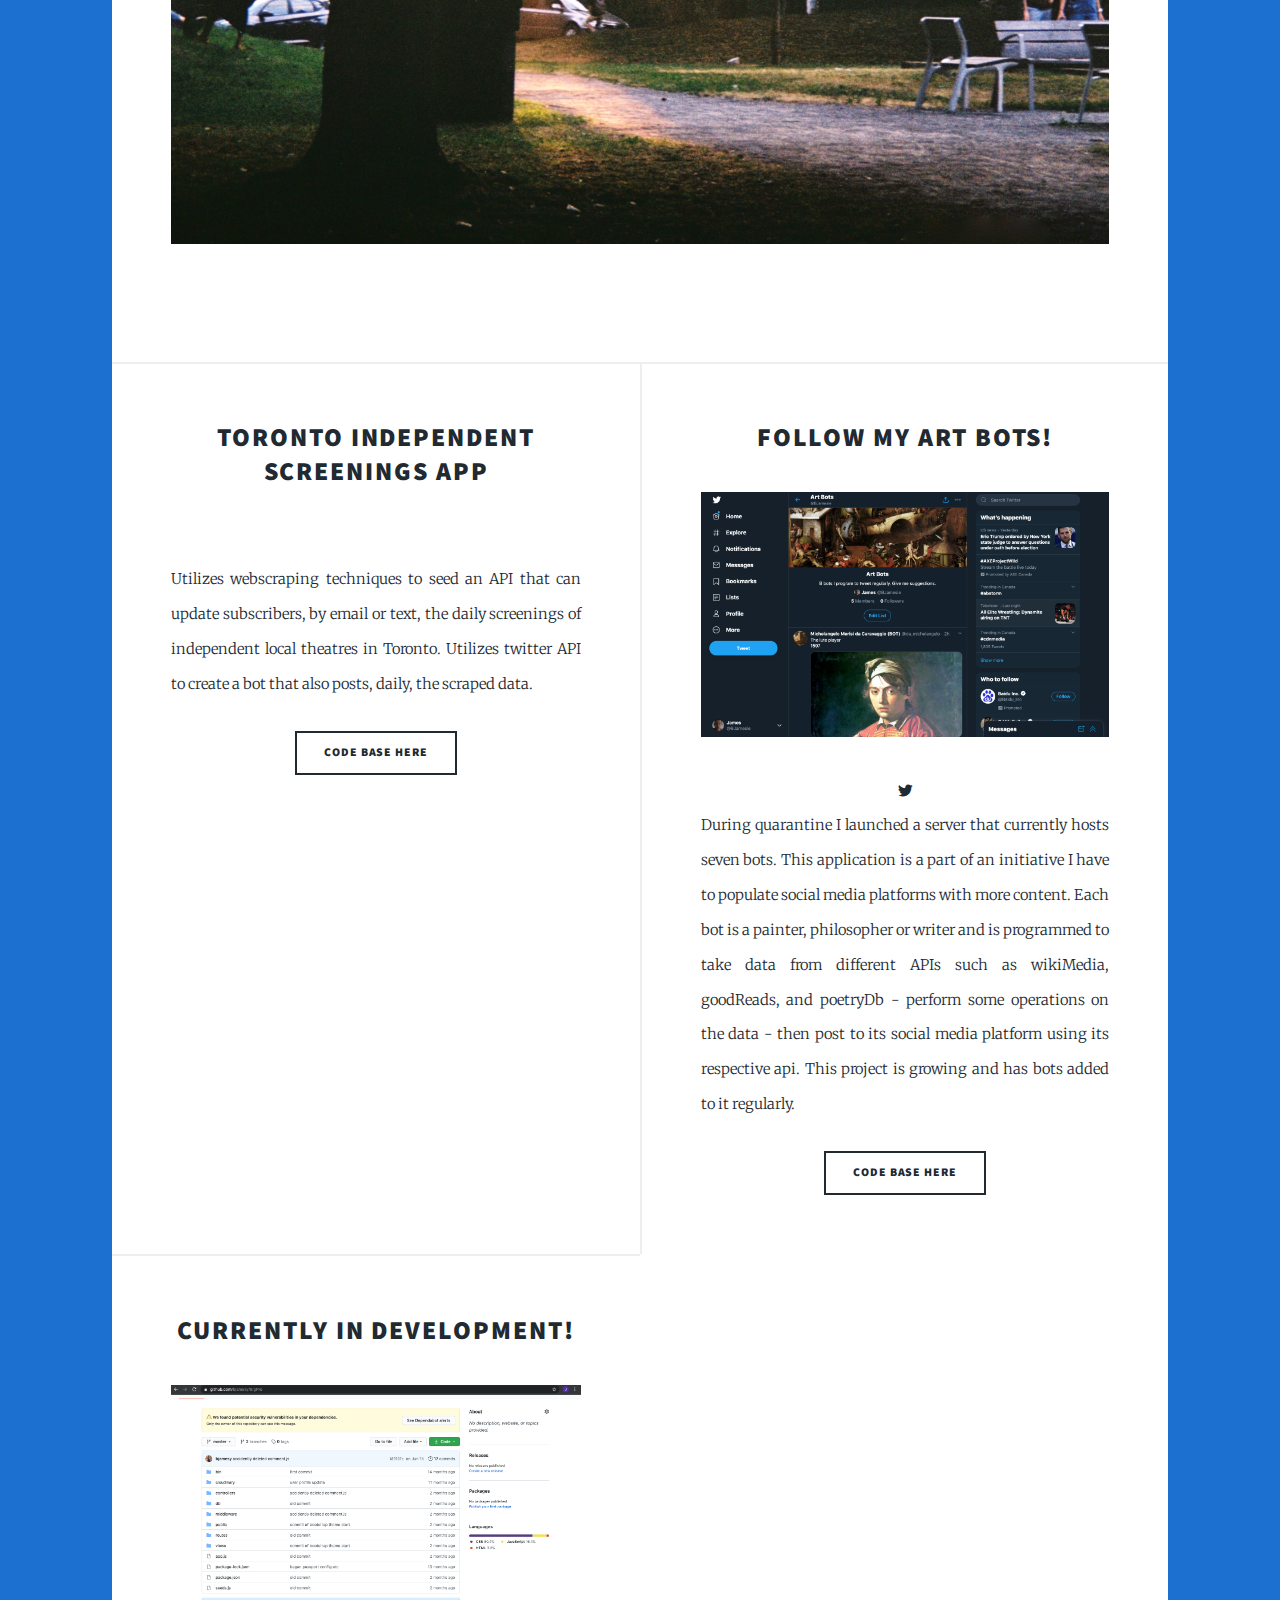
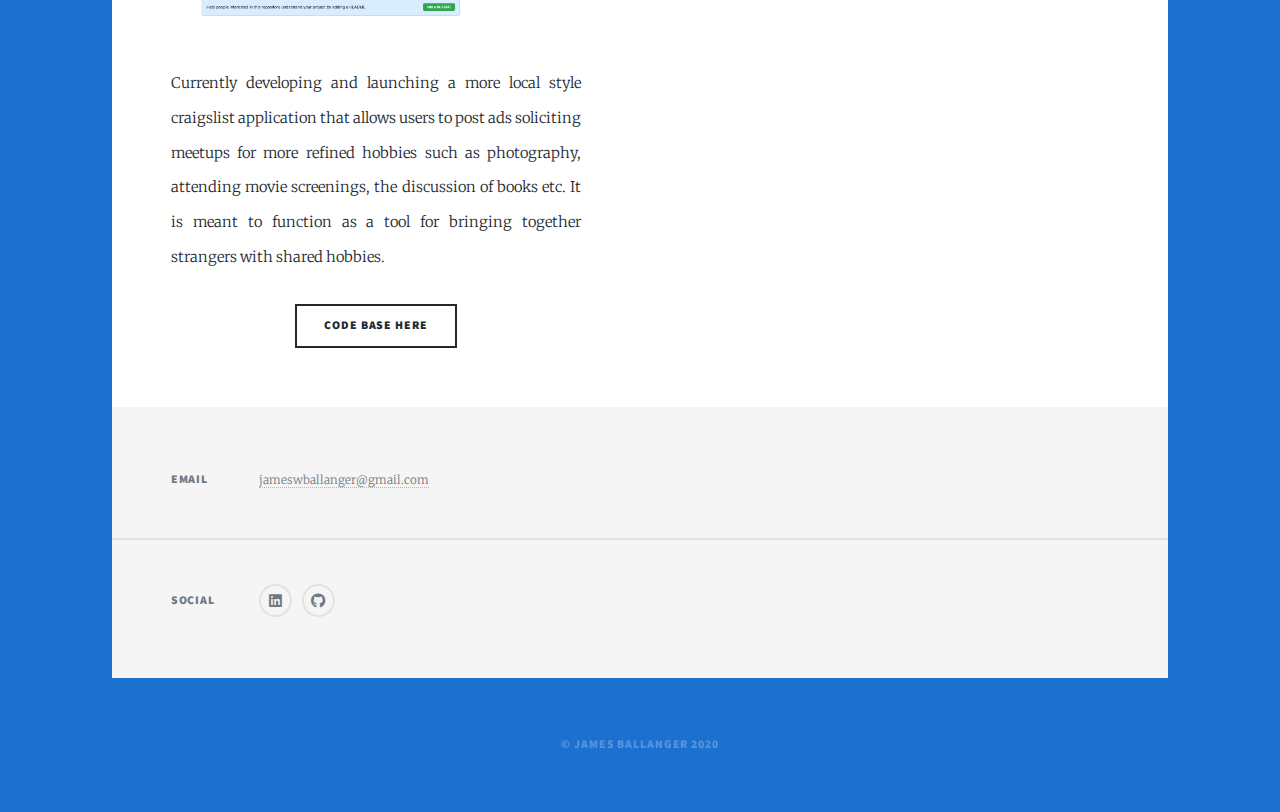
==== commit fc40359a: "change landing" ====
--- a/index.html
+++ b/index.html
@@ -77,7 +77,7 @@
 									</header>
 									<a href="https://twitter.com/i/lists/1306735709819207684" class="image fit"><img src="images/Screen Shot 2020-09-24 at 9.45.24AM.jpeg" alt="" /></a>
 									<a href="https://twitter.com/i/lists/1306735709819207684" class="icon brands fa-twitter"><span class="label">Twitter</span></a>
-									<p>During quarantine I launched a server that currently hosts seven bots. This application is a part of an initiative I have to populate social media platforms with more "wholesome" content. Each bot is a painter, philosopher or writer and is programmed to take data from different APIs such as wikiMedia, goodReads, and poetryDb - perform some operations on the data - then post to its social media platform using its respective api. This project is growing and has bots added to it regularly.</p>
+									<p>During quarantine I launched a server that currently hosts seven bots. This application is a part of an initiative I have to populate social media platforms with more content. Each bot is a painter, philosopher or writer and is programmed to take data from different APIs such as wikiMedia, goodReads, and poetryDb - perform some operations on the data - then post to its social media platform using its respective api. This project is growing and has bots added to it regularly.</p>
 									<ul class="actions special">
 										<li><a href="https://github.com/bjamesy/artBot" class="button">Code base here</a></li>
 									</ul>
@@ -90,16 +90,6 @@
 									<p>Currently developing and launching a more local style craigslist application that allows users to post ads soliciting meetups for more refined hobbies such as photography, attending movie screenings, the discussion of books etc. It is meant to function as a tool for bringing together strangers with shared hobbies.</p>
 									<ul class="actions special">
 										<li><a href="https://github.com/bjamesy/BigPro" class="button">Code base here</a></li>
-									</ul>
-								</article>
-								<article>
-									<header>
-										<h2><a href="https://github.com/bjamesy/rate_my_film">Currently in development!</a></h2>
-									</header>
-									<a href="#" class="image fit"><img src="images/Screen Shot 2020-08-03 at 11.24.13 AM.jpg" alt="" /></a>
-									<p>Currently developing and launching a film photography application. The database is home to a large collection of photos that the application filters through. The idea is to give film photographers an idea of what certain film stocks will look like with different cameras, lenses, iso ratings and manual controls.</p>
-									<ul class="actions special">
-										<li><a href="https://github.com/bjamesy/rate_my_film" class="button">Code base here</a></li>
 									</ul>
 								</article>
 
